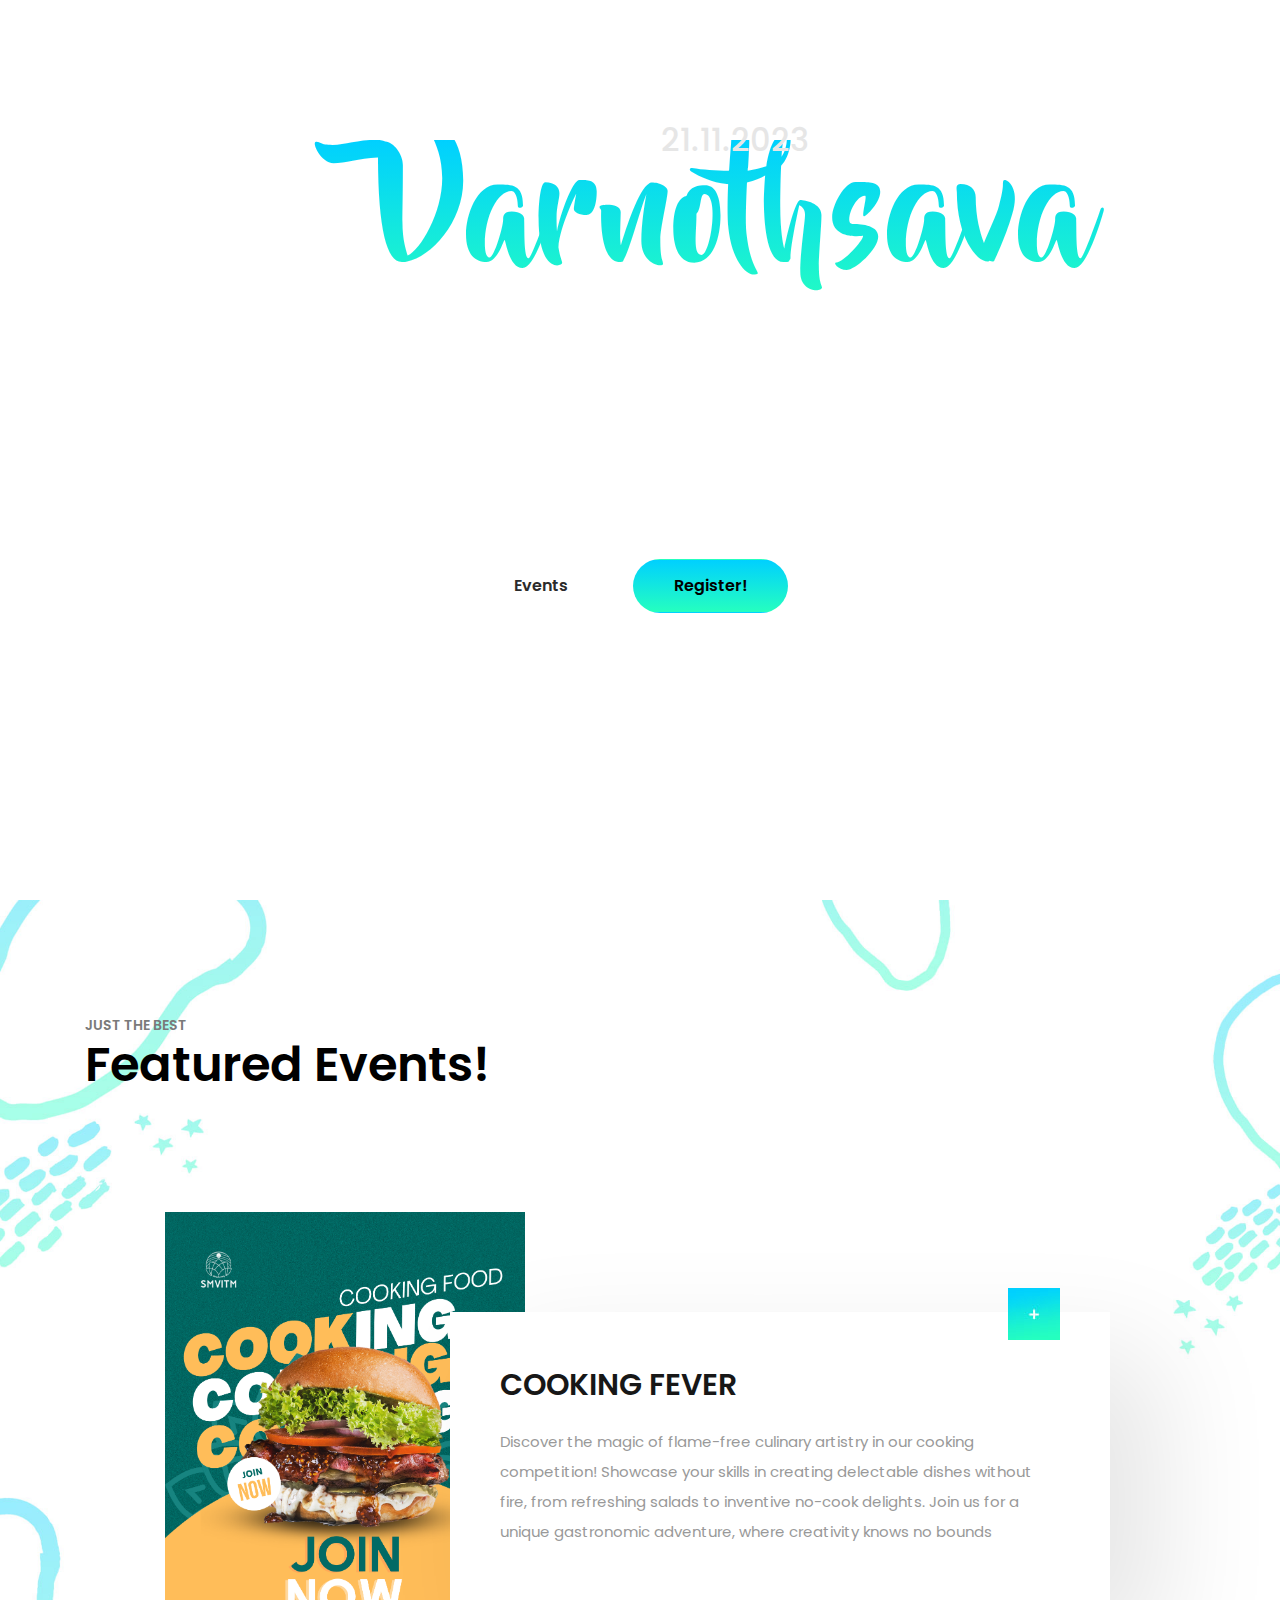
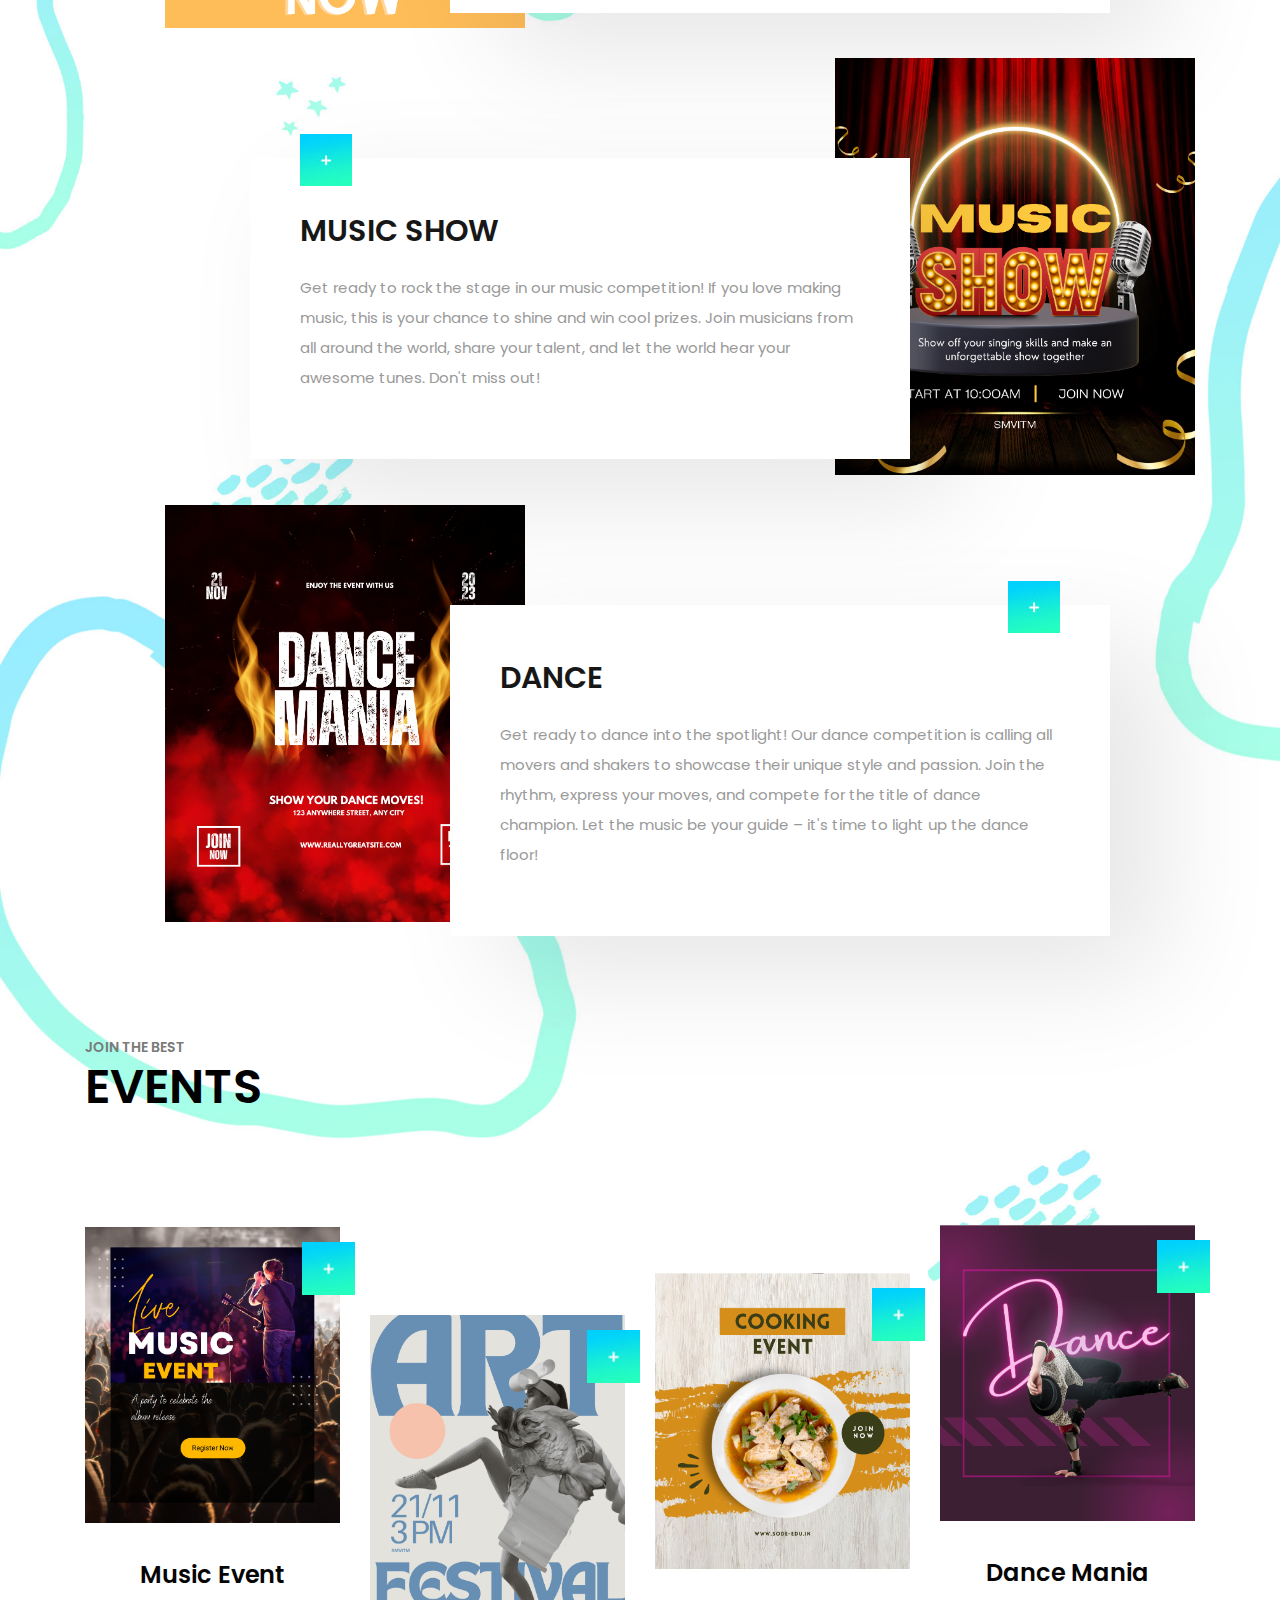
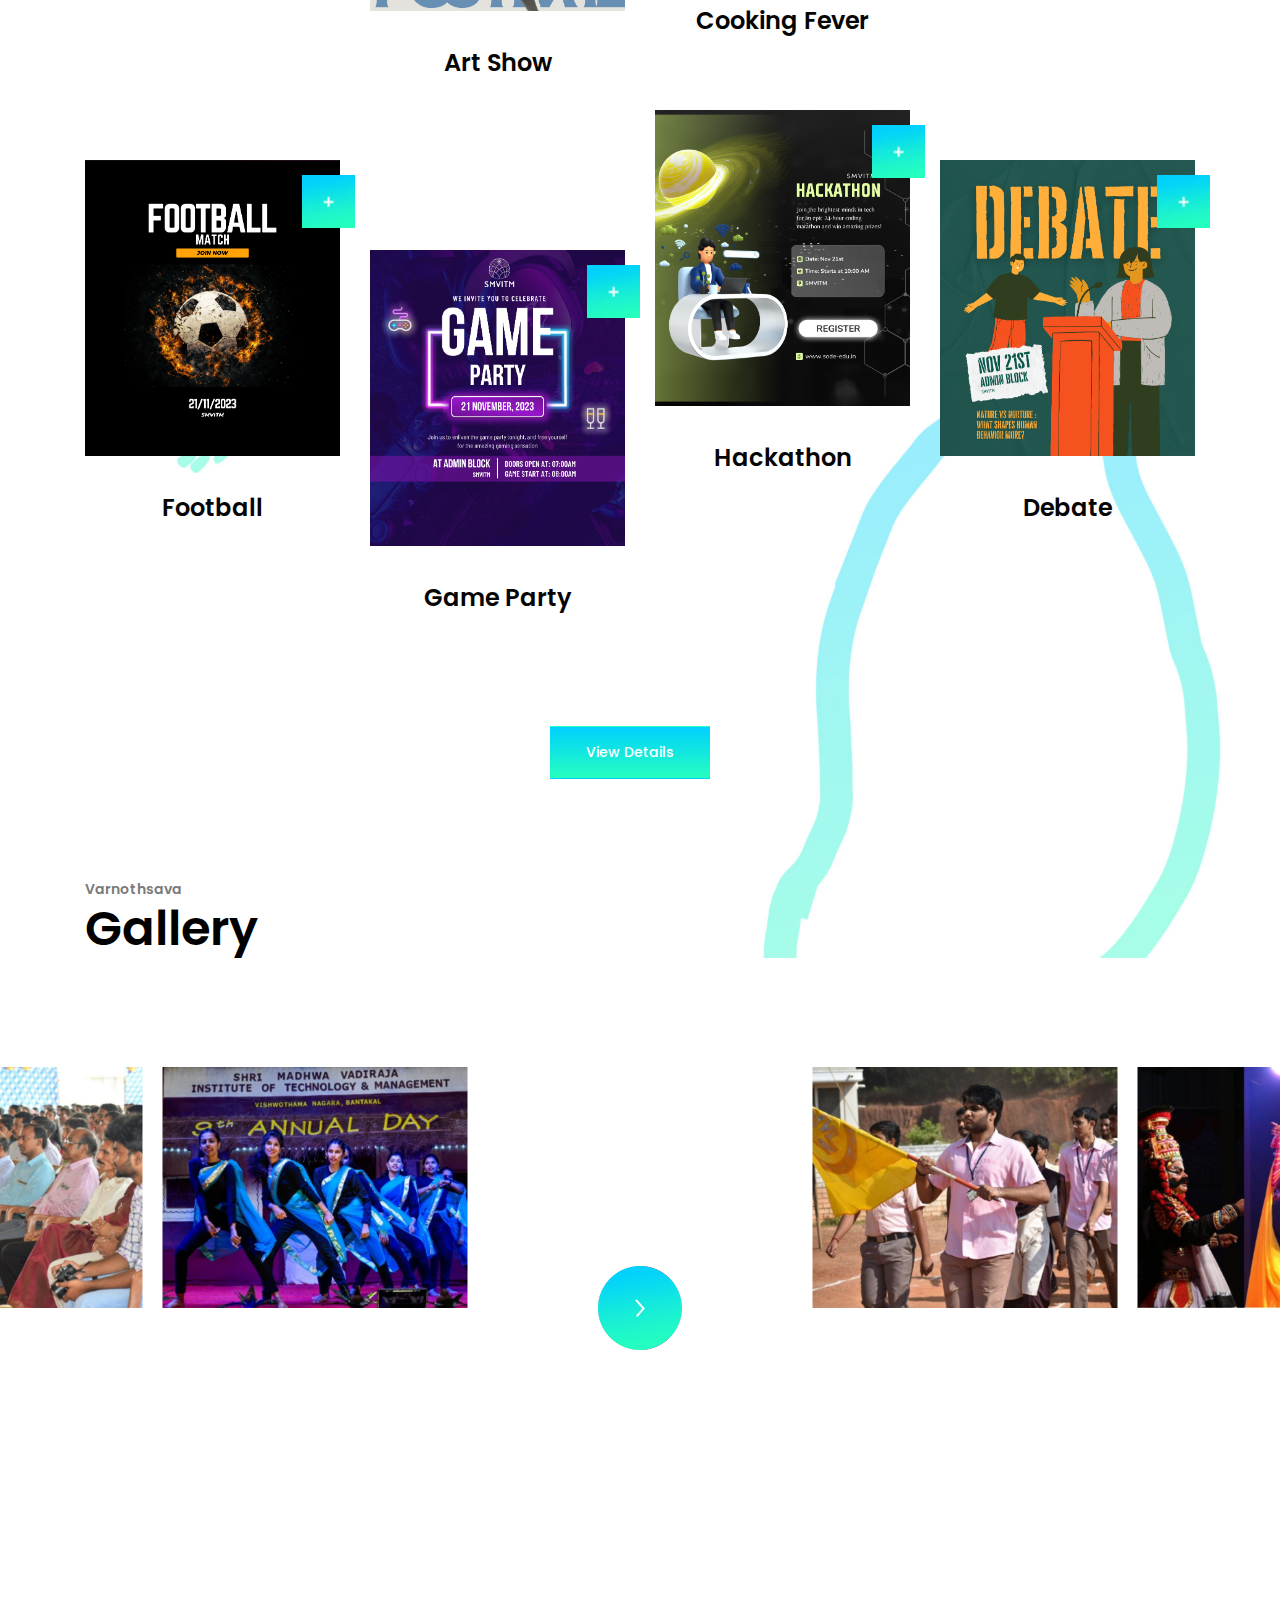
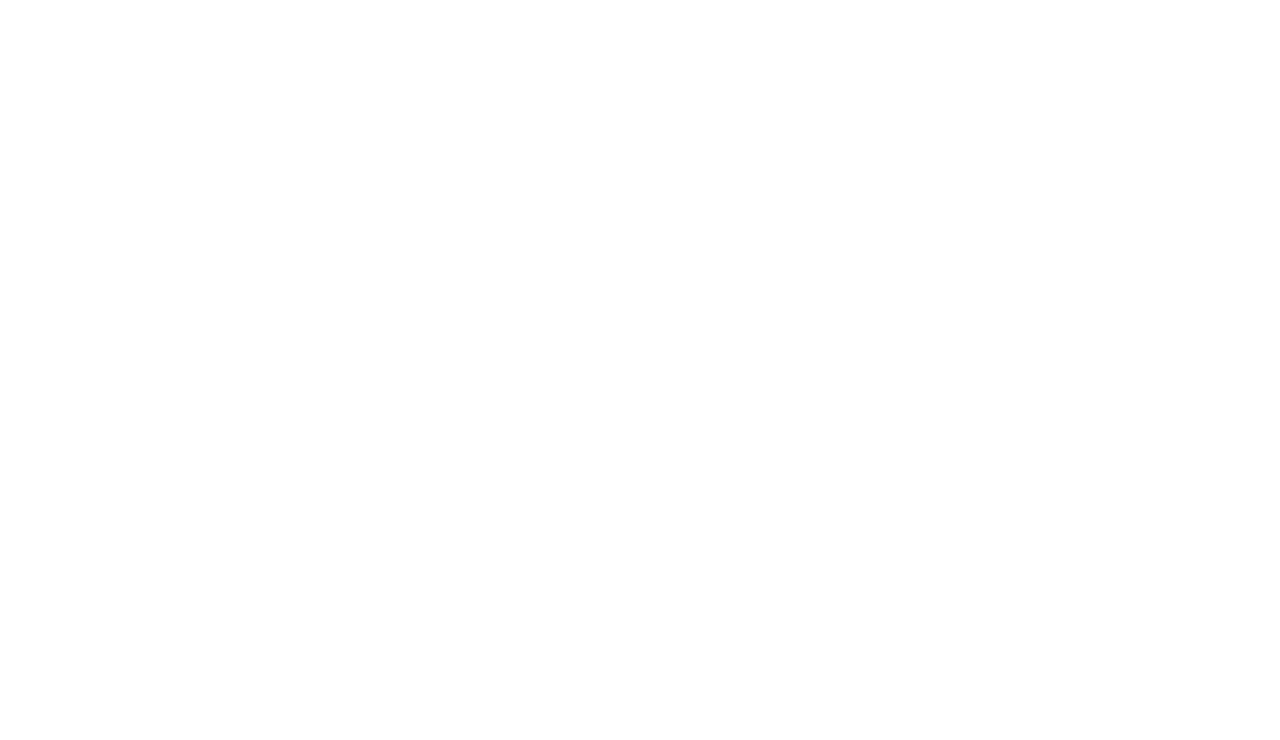
==== index.html @ c541f7bf "added Gallery section" ====
<!DOCTYPE html>
<html lang="en" dir="ltr">
<head>
    <!-- Required meta tags -->
    <meta charset="utf-8">
    <meta name="viewport" content="width=device-width, initial-scale=1, shrink-to-fit=no">

    <title>Varnothsava</title>

    <link href="https://fonts.googleapis.com/css?family=Poppins:300,400,500,600,700" rel="stylesheet">
    <!-- Bootstrap CSS -->
    <link rel="stylesheet" href="css/bootstrap.min.css">

    <!-- FontAwesome CSS -->
    <link rel="stylesheet" href="css/fontawesome-all.min.css">

    <!-- Swiper CSS -->
    <link rel="stylesheet" href="css/swiper.min.css">

    <!-- Styles -->
    <link rel="stylesheet" href="style.css">
</head>

<body>
    <header class="site-header">
        <div class="header-bar">
            <div class="container-fluid">
                <div class="row align-items-center">
                    <div class="col-10 col-lg-4">
                        <h1 class="site-branding flex">
                            <a href="#">SMVITM</a>
                        </h1>
                    </div>

                    <div class="col-2 col-lg-8">
                        <nav class="site-navigation">
                            <div class="hamburger-menu d-lg-none">
                                <span></span>
                                <span></span>
                                <span></span>
                                <span></span>
                            </div><!-- .hamburger-menu -->

                            <ul>
                                <li><a href="#">Home</a></li>
                                <li><a href="#">Events</a></li>
                                <li><a href="#">Artists</a></li>
                                <li><a href="#">Posts</a></li>
                                <li><a href="#">Contact</a></li>
                                <li><a href="#"><i class="fas fa-search"></i></a></li>
                            </ul><!-- flex -->
                        </nav><!-- .site-navigation -->
                    </div><!-- .col-12 -->
                </div><!-- .row -->
            </div><!-- container-fluid -->
        </div><!-- header-bar -->
    </header><!-- .site-header -->

    <div class="hero-content">
        <video autoplay loop muted playsinline >
            <source src="videos/bg-video.mp4" type="video/mp4">
            Your browser does not support the video tag.
        </video>
        <div class="container">
            <div class="row">
                <div class="col-12 offset-lg-2 col-lg-10 res-var" >
                    <div class="entry-header">
                        <h2>Varnothsava</h2>

                        <div class="entry-meta-date">
                            21.11.2023
                        </div><!-- .entry-meta-date -->
                    </div><!-- .entry-header -->

                    <div class="countdown flex flex-wrap justify-content-between" data-date="2023/11/21">
                        <div class="countdown-holder">
                            <div class="dday"></div>
                            <label>Days</label>
                        </div><!-- .countdown-holder -->

                        <div class="countdown-holder">
                            <div class="dhour"></div>
                            <label>Hours</label>
                        </div><!-- .countdown-holder -->

                        <div class="countdown-holder">
                            <div class="dmin"></div>
                            <label>Minutes</label>
                        </div><!-- .countdown-holder -->

                        <div class="countdown-holder">
                            <div class="dsec"></div>
                            <label>Seconds</label>
                        </div><!-- .countdown-holder -->
                    </div><!-- .countdown -->
                </div><!-- .col-12 -->
            </div><!-- row -->

            <div class="row">
                <div class="col-12 " style="margin-top: -2rem;">
                    <div class="entry-footer">
                        <a href="events.html" class="btn">Events</a>
                        <a href="#" class="btn current">Register!</a>
                    </div>
                </div>
            </div>
        </div><!-- .container -->
    </div><!-- .hero-content -->

        <div class="content-section">
        <div class="container">
            <div class="row">
                <div class="col-12">
                    <div class="lineup-artists-headline">
                        <div class="entry-title">
                            <p>JUST THE BEST</p>
                            <h2>Featured Events!</h2>
                        </div><!-- entry-title -->

                        <div class="lineup-artists">
                            <div class="cardx">
                            <div class="lineup-artists-wrap flex flex-wrap">
                                <figure class="featured-image">
                                    <a href="#"> <img src="images/1.png" alt=""> </a>
                                </figure><!-- featured-image -->

                                <div class="lineup-artists-description">
                                    <div class="lineup-artists-description-container">
                                        <div class="entry-title">
                                            COOKING FEVER
                                        </div><!-- entry-title -->

                                        <div class="entry-content">
                                            <p>Discover the magic of flame-free culinary artistry in our cooking competition! Showcase your skills in creating delectable dishes without fire, from refreshing salads to inventive no-cook delights. Join us for a unique gastronomic adventure, where creativity knows no bounds  </p>
                                        </div><!-- entry-content -->

                                        <div class="box-link">
                                            <a href=""><img src="images/box.jpg" alt=""></a>
                                        </div><!-- box-link -->
                                    </div><!-- lineup-artists-description-container -->
                                </div><!-- lineup-artists-description -->
                            </div><!-- lineup-artists-wrap -->
                        </div>
                        
                            <div class="lineup-artists-wrap flex flex-wrap">
                                <div class="lineup-artists-description">
                                    <figure class="featured-image d-md-none">
                                        <a href="#"> <img src="images/2.png" alt=""> </a>
                                    </figure><!-- featured-image -->

                                    <div class="lineup-artists-description-container">
                                        <div class="entry-title">
                                            MUSIC SHOW
                                        </div><!-- entry-title -->

                                        <div class="entry-content">
                                            <p>Get ready to rock the stage in our music competition! If you love making music, this is your chance to shine and win cool prizes. Join musicians from all around the world, share your talent, and let the world hear your awesome tunes. Don't miss out!</p>
                                        </div><!-- entry-content -->

                                        <div class="box-link">
                                            <a href="#"><img src="images/box.jpg" alt=""></a>
                                        </div><!-- box-link -->
                                    </div><!-- lineup-artists-description-container -->
                                </div><!-- lineup-artists-description -->

                                <figure class="featured-image d-none d-md-block">
                                    <a href="#"> <img src="images/2.png" alt=""> </a>
                                </figure><!-- featured-image -->
                            </div><!-- lineup-artists-wrap -->

                            <div class="lineup-artists-wrap flex flex-wrap">
                                <figure class="featured-image">
                                    <a href="#"> <img src="images/3.png" alt=""> </a>
                                </figure><!-- featured-image -->

                                <div class="lineup-artists-description">
                                    <div class="lineup-artists-description-container">
                                        <div class="entry-title">
                                            DANCE
                                        </div><!-- entry-title -->

                                        <div class="entry-content">
                                            <p>Get ready to dance into the spotlight! Our dance competition is calling all movers and shakers to showcase their unique style and passion. Join the rhythm, express your moves, and compete for the title of dance champion. Let the music be your guide – it's time to light up the dance floor! </p>
                                        </div><!-- entry-content -->

                                        <div class="box-link">
                                            <a href="#"> <img src="images/box.jpg" alt=""></a>
                                        </div><!-- box-link -->
                                    </div><!-- lineup-artists-description-container -->
                                </div><!-- lineup-artists-description -->
                            </div><!-- lineup-artists-wrap -->
                        </div><!-- lineup-artists -->
                    </div><!-- lineup-artists-headline -->
                </div><!-- col-12 -->
            </div><!-- row -->

            <div class="row">
                <div class="col-12">
                    <div class="the-complete-lineup">
                        <div class="entry-title">
                            <p>JOIN THE BEST</p>
                            <h2>EVENTS</h2>
                        </div><!-- entry-title -->

                        <div class="row the-complete-lineup-artists">
                            <div class="col-6 col-md-4 col-lg-3 artist-single">
                                <figure class="featured-image">
                                    <a href="#"> <img src="images/event1.png" alt=""> </a>
                                    <a href="#" class="box-link"> <img src="images/box.jpg" alt=""> </a>
                                </figure><!-- featured-image -->

                                <h2>Music Event</h2>
                            </div><!-- artist-single -->

                            <div class="col-6 col-md-4 col-lg-3 artist-single">
                                <figure class="featured-image">
                                    <a href="#"> <img src="images/art.png" alt=""> </a>
                                    <a href="#" class="box-link"> <img src="images/box.jpg" alt=""> </a>
                                </figure><!-- featured-image -->

                                <h2>Art Show</h2>
                            </div><!-- artist-single -->

                            <div class="col-6 col-md-4 col-lg-3 artist-single">
                                <figure class="featured-image">
                                    <a href="#"> <img src="images/cook.png" alt=""> </a>
                                    <a href="#" class="box-link"> <img src="images/box.jpg" alt=""> </a>
                                </figure><!-- featured-image -->

                                <h2>Cooking Fever</h2>
                            </div><!-- artist-single -->

                            <div class="col-6 col-md-4 col-lg-3 artist-single">
                                <figure class="featured-image">
                                    <a href="#"> <img src="images/dance.png" alt=""> </a>
                                    <a href="#" class="box-link"> <img src="images/box.jpg" alt=""> </a>
                                </figure><!-- featured-image -->

                                <h2>Dance Mania</h2>
                            </div><!-- artist-single -->

                            <div class="col-6 col-md-4 col-lg-3 artist-single">
                                <figure class="featured-image">
                                    <a href="#"> <img src="images/football.png" alt=""> </a>
                                    <a href="#" class="box-link"> <img src="images/box.jpg" alt=""> </a>
                                </figure><!-- featured-image -->

                                <h2>Football</h2>
                            </div><!-- artist-single -->

                            <div class="col-6 col-md-4 col-lg-3 artist-single">
                                <figure class="featured-image">
                                    <a href="#"> <img src="images/game.png" alt=""> </a>
                                    <a href="#" class="box-link"> <img src="images/box.jpg" alt=""> </a>
                                </figure><!-- featured-image -->

                                <h2>Game Party</h2>
                            </div><!-- artist-single -->

                            <div class="col-6 col-md-4 col-lg-3 artist-single">
                                <figure class="featured-image">
                                    <a href="#"> <img src="images/hack.png" alt=""> </a>
                                    <a href="#" class="box-link"> <img src="images/box.jpg" alt=""> </a>
                                </figure><!-- featured-image -->

                                <h2>Hackathon</h2>
                            </div><!-- artist-single -->

                            <div class="col-6 col-md-4 col-lg-3 artist-single">
                                <figure class="featured-image">
                                    <a href="#"> <img src="images/debate.png" alt=""> </a>
                                    <a href="#" class="box-link"> <img src="images/box.jpg" alt=""> </a>
                                </figure><!-- featured-image -->

                                <h2>Debate</h2>
                            </div><!-- artist-single -->
                        </div><!-- the-complete-lineup-artists -->

                        <div class="row justify-content-center">
                            <div class="see-complete-lineup">
                                <div class="entry-footer">
                                    <a href="events.html" class="btn">View Details</a>
                                </div>
                            </div>
                        </div>
                    </div><!-- the-complete-lineup -->
                </div><!-- col-12 -->
            </div><!-- row -->
        </div><!-- container -->

        

        <div class="homepage-next-events">
            <div class="container">
                <div class="row">
                    <div class="col-12">
                        <div class="entry-title">
                            <p>Varnothsava</p>
                            <h2>Gallery</h2>
                        </div><!-- entry-title -->
                    </div><!-- col-12 -->
                </div><!-- row -->
            </div><!-- container -->

            <div class="next-event-slider-wrap">
                <div class="swiper-container next-event-slider">
                    <div class="swiper-wrapper">
                        <div class="swiper-slide">
                            <div class="next-event-content">
                                <figure class="featured-image">
                                    <img src="images/g1.png" alt="">

                                    <a href="#" class="entry-content flex flex-column justify-content-center align-items-center">
                                        <h3>Varnothsava 2K22</h3>
                                        <p>Shri Madhwa Vadiraja Institute of Technology & Management</p>
                                    </a>
                                </figure><!-- featured-image -->
                            </div><!-- next-event-content -->
                        </div><!-- swiper-slide" -->

                        <div class="swiper-slide">
                            <div class="next-event-content">
                                <figure class="featured-image">
                                    <img src="images/g2.png" alt="">

                                    <a href="#" class="entry-content flex flex-column justify-content-center align-items-center">
                                        <h3>Varnothsava 2K22</h3>
                                        <p>Shri Madhwa Vadiraja Institute of Technology & Management</p>
                                    </a>
                                </figure><!-- featured-image -->
                            </div><!-- next-event-content -->
                        </div><!-- swiper-slide" -->

                        <div class="swiper-slide">
                            <div class="next-event-content">
                                <figure class="featured-image">
                                    <img src="images/g3.png" alt="">

                                    <a href="#" class="entry-content flex flex-column justify-content-center align-items-center">
                                        <h3>Varnothsava 2K22</h3>
                                        <p>Shri Madhwa Vadiraja Institute of Technology & Management</p>
                                    </a>
                                </figure><!-- featured-image -->
                            </div><!-- next-event-content -->
                        </div><!-- swiper-slide" -->

                        <div class="swiper-slide">
                            <div class="next-event-content">
                                <figure class="featured-image">
                                    <img src="images/g4.png" alt="">

                                    <a href="#" class="entry-content flex flex-column justify-content-center align-items-center">
                                        <h3>Varnothsava 2K22</h3>
                                        <p>Shri Madhwa Vadiraja Institute of Technology & Management</p>
                                    </a>
                                </figure><!-- featured-image -->
                            </div><!-- next-event-content -->
                        </div><!-- swiper-slide" -->

                        <div class="swiper-slide">
                            <div class="next-event-content">
                                <figure class="featured-image">
                                    <img src="images/g5.png" alt="">

                                    <a href="#" class="entry-content flex flex-column justify-content-center align-items-center">
                                        <h3>Varnothsava 2K22</h3>
                                        <p>Shri Madhwa Vadiraja Institute of Technology & Management</p>
                                    </a>
                                </figure><!-- featured-image -->
                            </div><!-- next-event-content -->
                        </div><!-- swiper-slide" -->

                        <div class="swiper-slide">
                            <div class="next-event-content">
                                <figure class="featured-image">
                                    <img src="images/g6.png" alt="">

                                    <a href="#" class="entry-content flex flex-column justify-content-center align-items-center">
                                        <h3>Varnothsava 2K22</h3>
                                        <p>Shri Madhwa Vadiraja Institute of Technology & Management</p>
                                    </a>
                                </figure><!-- featured-image -->
                            </div><!-- next-event-content -->
                        </div><!-- swiper-slide" -->
                    </div><!-- .swiper-wrapper -->
                </div><!-- .swiper-container -->

                <div class="swiper-button-next">
                    <img src="images/button.png" alt="">
                </div><!-- .slider-button -->
            </div><!-- .next-event-slider-wrap -->
        </div><!-- homepage-next-events -->
        <script type='text/javascript' src='js/jquery.js'></script>
        <script type='text/javascript' src='js/masonry.pkgd.min.js'></script>
        <script type='text/javascript' src='js/jquery.collapsible.min.js'></script>
        <script type='text/javascript' src='js/swiper.min.js'></script>
        <script type='text/javascript' src='js/jquery.countdown.min.js'></script>
        <script type='text/javascript' src='js/circle-progress.min.js'></script>
        <script type='text/javascript' src='js/jquery.countTo.min.js'></script>
        <script type='text/javascript' src='js/custom.js'></script>
    </body>
    </html>
---- style.css ----
/*------------------------------------------------------------
# Global classes
------------------------------------------------------------*/
.flex {
    display: flex;
}

body {
    font-family: 'Poppins', sans-serif;
    font-size: 15px;
    font-weight: normal;
    color: hsl(0, 0%, 90%);
}

@font-face {
    font-family: "mountains";
    src: url(fonts/beyond_the_mountains.ttf);
    src: url(fonts/beyond_the_mountains.otf);
    font-weight: 400;
}

.d-col-n {
    position: relative;
    width: 100%;
    min-height: 1px;
    padding-right: 15px;
    padding-left: 15px;
    -webkit-box-flex: 0;
    -ms-flex: 0 0 20%;
    flex: 0 0 20%;
    max-width: 20%;
}

/*------------------------------------------------------------
# site-header
------------------------------------------------------------*/
.home-page {
    background: url(images/middle-cover.jpg) no-repeat;
}

.site-header {
    position: relative;
    width: 100%;
}

.site-header figure {
    margin: 0;
    padding: 0;
}

.site-header figure img {
    max-width: 100%;
}

/*------------------------------------------------------------
## header-bar
------------------------------------------------------------*/
.site-header .header-bar {
    position: absolute;
    top: 0;
    left: 0;
    z-index: 99;
    width: 100%;
    padding: 40px 0;
}

.header-bar .site-branding {
    margin-bottom: 0;
    font-size: 30px;
    font-weight: 800;
}

.header-bar .site-branding a {
    color: hsl(0, 0%, 100%);
    text-decoration: none;
    font-size:1.7rem;
}

/*------------------------------------------------------------
### site-navigation
------------------------------------------------------------*/
/*
  Hamburger Menu
----------------------------------------*/
.hamburger-menu {
    position: relative;
    width: 100%;
    max-width: 24px;
    height: 22px;
    margin-left: auto;
    transition: .5s ease-in-out;
    cursor: pointer;
}

.hamburger-menu span {
    display: block;
    position: absolute;
    height: 2px;
    width: 100%;
    background: #fff;
    border-radius: 10px;
    opacity: 1;
    left: 0;
    transition: .25s ease-in-out;
}

.hamburger-menu span:nth-child(1) {
    top: 2px;
}

.hamburger-menu span:nth-child(2),
.hamburger-menu span:nth-child(3) {
    top: 10px;
}

.hamburger-menu span:nth-child(4) {
    top: 18px;
}

.hamburger-menu.open span:nth-child(1) {
    top: 18px;
    width: 0;
    left: 50%;
}

.hamburger-menu.open span:nth-child(2) {
    transform: rotate(45deg);
}

.hamburger-menu.open span:nth-child(3) {
    transform: rotate(-45deg);
}

.hamburger-menu.open span:nth-child(4) {
    top: 18px;
    width: 0;
    left: 50%;
}

.site-navigation {
    position: absolute;
    top: -11px;
    right: 15px;
    z-index: 9999;
    width: 100%;
    height: 22px;
    overflow: hidden;
    list-style: none;
    transition: all .35s;
    color: hsl(0, 0%, 100%);
}

.site-navigation.show {
    height: auto;
}

.site-navigation ul {
    position: fixed;
    top: 0;
    left: -320px;
    z-index: 9999;
    width: 320px;
    height: 100vh;
    overflow-x: scroll;
    padding: 30px;
    margin: 0;
    background: #050505;
    transition: all 0.35s;
}

.site-navigation.show ul {
    left: 0;
}

.site-navigation ul li {
    display: block;
    padding: 15px 0;
}

.site-navigation ul li a {
    display: block;
    color: #fff;
    transition: all 0.35s;
    text-decoration: none;
    font-size: 14px;
    padding-left: 40px;
}

@media screen and (min-width: 992px) {
    .header-bar .site-branding {
        margin-left: 35px;
    }

    .site-navigation {
        position: relative;
        top: auto;
        right: auto;
        height: auto;
        padding-right: 35px;
        background: transparent;
    }

    .site-navigation ul {
        display: flex;
        flex-wrap: wrap;
        justify-content: flex-end;
        align-items: center;
        position: relative;
        top: auto;
        left: auto;
        width: 100%;
        height: auto;
        padding: 0;
        overflow: auto;
        background: transparent;
    }

    .site-navigation ul li {
        padding: 0;
    }

    .site-navigation ul li:nth-last-of-type(1) {
        padding-left: 0px;
    }

    .site-navigation ul li a {
        color: #fff;
    }
}

/*------------------------------------------------------------
# hero
-----------------------------------------------------------*/
.hero-content {
    height: 100vh;
    padding: 220px 0;
}

.hero-content video {
    width: 100%;
    height: 100%;
    object-fit: cover;
    position: absolute;
    top: 0;
    left: 0;
    z-index: -1;
}

.res-var{
    margin-top:-5rem;
}


.hero-content .entry-header {
    position: relative;
    text-align: center;
}

.hero-content .entry-header h2 {
    padding:0px;
    margin: 0;
    font-family: mountains;
    font-size:3rem;
    background: -webkit-linear-gradient(#00d0ff, #25ffbf);
    -webkit-background-clip: text;
    -webkit-text-fill-color: transparent;
}

.hero-content .entry-header .entry-meta-date {
    position: absolute;
    width: 100%;
    top: -1rem;
    font-family: 'Poppins', sans-serif;
    font-size: -1rem;
    font-weight: 500;
    color: hsl(0, 0%, 90%);
    text-align: center;
}

@media screen and (min-width: 992px) {
    .hero-content .entry-header h2 {
        font-size: 9rem;
    }

    .hero-content .entry-header .entry-meta-date {
        top: -24px;
        font-size: 2rem;
    }
    
}

/*------------------------------------------------------------
## countdown
------------------------------------------------------------*/
.countdown {
    margin-top: 40px;
}

.countdown-holder {
    min-width: 150px;
    margin-bottom: 30px;
}

.countdown-holder .dday,
.countdown-holder .dhour,
.countdown-holder .dmin,
.countdown-holder .dsec {
    display: block;
    font-size: 3rem;
    font-weight: 600;
    line-height: 1;
    color: hsl(0, 0%, 100%);
}

.countdown-holder label {
    display: block;
    font-size: 18px;
    font-weight: 600;
    color: hsl(0, 0%, 100%);
}

/*------------------------------------------------------------
## hero-content entry-footer
------------------------------------------------------------*/
.hero-content .entry-footer {
    margin-top: 125px;
    margin-bottom: 0.8rem;

    text-align: center;
}

.hero-content .entry-footer .btn {
    background: hsl(0, 0%, 100%);
    padding: 14px 40px;
    border-radius: 50rem;
    margin-right: 20px;
    color: hsl(0, 0%, 17%);
    font-weight: 600;
}

.hero-content .entry-footer a:hover, .hero-content .entry-footer .current {
    background: -webkit-linear-gradient(#00d0ff, #25ffbf);
    color: hsl(0, 0%, 0%);
}

/*------------------------------------------------------------
# The Lineup Artists - Headliners
------------------------------------------------------------*/
.content-section {
    min-height: 4640px;
    width: 100%;
    padding-bottom: 120px;
    background: url("images/middle-cover.jpg") no-repeat;
    background-size: 100% auto;
}

.content-section .middle-cover {
    margin: 0;
    padding: 0;
    position: relative;
}

.content-section .middle-cover img {
    max-width: 100%;
}

/*------------------------------------------------------------
## lineup-artists-headline
------------------------------------------------------------*/
.lineup-artists-headline {
    margin-top: 115px;
}

.lineup-artists-headline .entry-title p {
    margin: 0;
    padding: 0;
    font-size: 14px;
    font-weight: 600;
    color: hsl(0, 0%, 48%);
}

.lineup-artists-headline .entry-title h2 {
    width: 100%;
    font-size: 48px;
    font-weight: 600;
    color: hsl(0, 0%, 0%);
}

/*------------------------------------------------------------
## lineup-artists
------------------------------------------------------------*/
.lineup-artists {
    padding-top: 80px;
}

.lineup-artists .featured-image {
    margin: 0;
    padding: 0;
}

.lineup-artists .featured-image {
    width: 100%;
}

.lineup-artists .featured-image img {
    width: 100%;
    max-width: 100%;
}

/*------------------------------------------------------------
### lineup-artists-wrap
------------------------------------------------------------*/
.lineup-artists .lineup-artists-wrap {
    margin-top: 80px;
}

.lineup-artists .lineup-artists-wrap .lineup-artists-description {
    position: relative;
    width: 100%;
}

.lineup-artists .lineup-artists-wrap .lineup-artists-description-container {
    position: relative;
    padding: 30px;
    background: hsl(0, 0%, 100%);
    box-shadow: 50px 40px 115px rgba(0, 0, 0, 0.1);
}

.lineup-artists-description .entry-title {
    font-size: 30px;
    font-weight: 600;
    color: hsl(0, 0%, 9%);
}

.lineup-artists-description .entry-content {
    margin-top: 20px;
    font-size: 15px;
    color: hsl(0, 0%, 60%);
    line-height: 2;
}

.lineup-artists-wrap .box-link {
    position: absolute;
    margin: 0;
    padding: 0;
    top: -24px;
    right: 50px;
    z-index: 999;
}

@media screen and (min-width: 768px) {
    .lineup-artists .lineup-artists-wrap {
        margin-top: 30px;
    }

    .lineup-artists .featured-image {
        max-width: 360px;
    }

    .lineup-artists .lineup-artists-wrap .lineup-artists-description {
        width: calc(100% - 360px);
    }

    .lineup-artists .lineup-artists-wrap .lineup-artists-description-container {
        position: absolute;
        z-index: 99;
        top: 100px;
        left: -75px;
        width: calc(100% + 75px);
    }

    .lineup-artists .lineup-artists-wrap:nth-of-type(even) .lineup-artists-description-container {
        right: -75px;
        left: auto;
    }

    .lineup-artists .lineup-artists-wrap:nth-of-type(even) .box-link {
        right: auto;
        left: 50px;
    }
}

@media screen and (min-width: 992px) {
    .lineup-artists .lineup-artists-wrap .lineup-artists-description-container {
        padding: 50px;
    }
}


@media screen and (min-width: 1200px) {
    .lineup-artists .lineup-artists-wrap .lineup-artists-description-container {
        max-width: 660px;
    }

    .lineup-artists .lineup-artists-wrap:nth-last-of-type(1) {
        margin-left: 80px;
    }
}

/*------------------------------------------------------------
# the-complete-lineup
------------------------------------------------------------*/
.the-complete-lineup {
    margin-top: 115px;
}

.the-complete-lineup .entry-title p {
    margin: 0;
    padding: 0;
    font-size: 14px;
    font-weight: 600;
    color: hsl(0, 0%, 48%);
}

.the-complete-lineup .entry-title h2 {
    width: 100%;
    margin: 0;
    font-size: 48px;
    font-weight: 600;
    color: hsl(0, 0%, 0%);
}

/*------------------------------------------------------------
## the-complete-lineup-artists
------------------------------------------------------------*/
.the-complete-lineup-artists {
    position: relative;
    margin-top: 110px;
    height: auto;
}

.the-complete-lineup-artists .artist-single {
    margin-bottom: 0px;
}

.the-complete-lineup-artists .artist-single:nth-of-type(even) {
    margin-top: 120px;
}

.the-complete-lineup-artists .artist-single figure {
    margin: 0;
    padding: 0;
    width: 100%;
}

.the-complete-lineup-artists .artist-single .box-link {
    position: absolute;
    top: 15px;
    left: 232px;
    cursor: pointer;
}

.the-complete-lineup-artists .artist-single .featured-image img {
    max-width: 100%;
    height: auto;
    width: 255px;
}

.the-complete-lineup-artists .artist-single .featured-image a {
    display: block;
}

.the-complete-lineup-artists .artist-single h2 {
    margin-top: 38px;
    font-size: 24px;
    font-weight: 600;
    color: hsl(0, 0%, 2%);
    text-align: center;
}

@media screen and (min-width: 768px) {
    .the-complete-lineup-artists .artist-single:nth-child(6) {
        margin-top: 0;
    }
}


@media screen and (min-width: 1200px) {
    .the-complete-lineup-artists .artist-single:nth-child(1) {
        margin-top: 2px;
    }

    .the-complete-lineup-artists .artist-single:nth-child(2) {
        margin-top: 90px;
    }

    .the-complete-lineup-artists .artist-single:nth-child(3) {
        margin-top: 48px;
    }

    .the-complete-lineup-artists .artist-single:nth-child(4) {
        margin-top: 0;
    }

    .the-complete-lineup-artists .artist-single:nth-child(5) {
        margin-top: 75px;
    }

    .the-complete-lineup-artists .artist-single:nth-child(6) {
        margin-top: 165px;
    }

    .the-complete-lineup-artists .artist-single:nth-child(7) {
        margin-top: 25px;
    }

    .the-complete-lineup-artists .artist-single:nth-child(8) {
        margin-top: 75px;
    }
}

/*------------------------------------------------------------
# see the-complete-lineup button
------------------------------------------------------------*/
.see-complete-lineup {
    margin-top: 105px
}

.see-complete-lineup .entry-footer .btn {
    padding: 15px 35px;
    border-radius: 0;
    margin-right: 20px;
    background: -webkit-linear-gradient(#00d0ff, #25ffbf);
    font-weight: 500;
}

.see-complete-lineup .entry-footer a {
    font-size: 14px;
    font-weight: 600;
    color: hsl(0, 0%, 100%);
}

/*------------------------------------------------------------
# homepage-next-events
------------------------------------------------------------*/
.homepage-next-events {
    margin-top: 100px;
}

.homepage-next-events .entry-title p {
    margin: 0;
    padding: 0;
    font-size: 14px;
    font-weight: 600;
    color: hsl(0, 0%, 48%);
}

.homepage-next-events .entry-title h2 {
    width: 100%;
    margin: 0;
    font-size: 48px;
    font-weight: 600;
    color: hsl(0, 0%, 0%);
}

/*------------------------------------------------------------
## .next-event-slider
------------------------------------------------------------*/
.next-event-slider-wrap {
    position: relative;
}

.next-event-slider {
    margin-top: 110px;
}

.next-event-slider .featured-image {
    display: block;
    margin: 0;
    position: relative;
}

.next-event-slider .featured-image img {
    display: block;
    width: 100%;
}

.next-event-slider .entry-content {
    position: absolute;
    top: 0;
    left: 0;
    z-index: 99;
    width: 100%;
    height: 100%;
    padding: 30px;
    text-align: center;
    background: rgba(0,0,0,.75);
    text-decoration: none;
    transition: all .5s;
    opacity: 0;
    visibility: hidden;
}

.next-event-slider .featured-image:hover .entry-content {
    opacity: 1;
    visibility: visible;
}

.next-event-slider .entry-content h3 {
    font-size: 24px;
    font-weight: 600;
    color: hsl(0, 0%, 100%);
}

.next-event-slider .entry-content p {
    font-size: 14px;
    color: hsl(0, 0%, 100%);
}

.next-event-slider-wrap .swiper-button-next {
    top: auto;
    bottom: -21px;
    right: auto;
    left: 50%;
    width: 42px;
    height: 42px;
    margin-left: -21px;
    background: transparent;
}

.next-event-slider-wrap .swiper-button-next img {
    width: 100%;
}

@media screen and (min-width: 768px){
    .next-event-slider-wrap .swiper-button-next {
        bottom: -42px;
        width: 84px;
        height: 84px;
        margin-left: -42px;
    }
}

/*------------------------------------------------------------
# home-page-last-news
------------------------------------------------------------*/
.home-page-last-news {
    margin-top: 220px;
}

.home-page-last-news .entry-title p {
    margin: 0;
    padding: 0;
    font-size: 14px;
    font-weight: 600;
    color: hsl(0, 0%, 48%);
}

.home-page-last-news .entry-title h2 {
    width: 100%;
    margin: 0;
    font-size: 48px;
    font-weight: 600;
    color: hsl(0, 0%, 0%);
}

/*------------------------------------------------------------
## home-page-last-news-wrap
------------------------------------------------------------*/
.home-page-last-news-wrap {
    margin-top: 110px;
}

.home-page-last-news-wrap .box-link-date {
    position: absolute;
    top: 30px;
    left: 0;
    padding: 10px 25px;
    background: -webkit-linear-gradient(#00d0ff, #25ffbf);
    font-size: 20px;
    font-weight: 500;
}

.home-page-last-news-wrap .box-link-date a {
    color: hsl(0, 0%, 100%);
    text-decoration: none;
}

.home-page-last-news-wrap .content-wrapper {
    background: hsl(0, 0%, 100%);
    box-shadow: 10px 40px 115px 27px rgba(0, 0, 0, 0.1);
}

.home-page-last-news-wrap .featured-image {
    margin: 0;
    padding: 0;
    box-shadow: 10px 40px 115px 27px rgba(0, 0, 0, 0.1);
}

.home-page-last-news-wrap .featured-image img {
    max-width: 100%;
}

.home-page-last-news-wrap .entry-content {
    padding: 35px 45px;
}

.home-page-last-news-wrap .entry-content .entry-header h2 {
    font-size: 24px;
    font-weight: 600;
    color: hsl(0, 0%, 9%);
}

.home-page-last-news-wrap .entry-content .entry-header h2 a {
    color: hsl(0, 0%, 9%);
}

.home-page-last-news-wrap .entry-content .entry-meta {
    margin-top: 6px;
    font-size: 12px;
    color: hsl(0, 0%, 9%);
    font-weight: 500;
}

.home-page-last-news-wrap .entry-content .entry-meta a {
    color: hsl(0, 0%, 10%);
}

.home-page-last-news-wrap .entry-content .entry-description {
    margin-top: 25px;
    font-size: 15px;
    color: hsl(0, 0%, 60%);
    line-height: 2;
}

.home-page-last-news-wrap .entry-content .entry-meta span {
    margin-right: 10px;
}

/*------------------------------------------------------------
# site-footer
------------------------------------------------------------*/
.site-footer {
    position: relative;
    padding: 40px 0 30px;
    background: url(images/footer-cover.jpg) no-repeat;
    background-size: cover;
}

.team-name{
    color: red;    
    font-weight: bold;
}

.site-footer::before {
    position: absolute;
    content: " ";
    height: 100%;
    width: 100%;
    z-index: 3;
    background: hsla(0, 0%, 5%, 0.7);
    top: 0;
    left: 0;
}

.site-footer .footer-cover-title {
    min-height: 480px;
    width: 100%;
}

.site-footer .footer-cover-title h2 {
    font-size: 20vw;
    font-weight: 700;
    line-height: 1;
    margin-bottom: 0;
    text-align: center;
    color: hsl(0, 0%, 100%);
    mix-blend-mode: overlay;
    z-index: 2;
}

/*------------------------------------------------------------
## .site-footer footer-content-wrapper
------------------------------------------------------------*/
.footer-content-wrapper {
    position: absolute;
    width: 100%;
    height: auto;
    z-index: 4;
    top: 130px;
    left: 0;
    padding: 6px 0;
    text-align: center;
}

.footer-content-wrapper .flex {
    flex-direction: column;
}

.footer-content-wrapper .entry-title {
    text-align: center;
    margin-top: 25px;
}

.footer-content-wrapper .entry-title a {
    font-size: 52px;
    font-weight: 700;
    color: hsl(0, 0%, 100%);
    line-height: 1;
    text-decoration: none;
}

@media screen and (min-width: 576px) {
    .footer-content-wrapper .entry-title a {
        font-size: 100px;
    }
}

.footer-content-wrapper .entry-mail {
    margin-top: 16px;
    font-size: 16px;
    font-weight: 700;
    color: hsl(0, 0%, 100%);
}

.footer-content-wrapper .entry-mail a {
    text-decoration: none;
    color: hsl(0, 0%, 100%);
}

.footer-content-wrapper .copyright-info {
    margin-top: 20px;
    font-size: 12px;
    color: hsl(0, 0%, 100%);
}

.footer-content-wrapper .footer-social {
    margin-top: 32px;
}

.footer-content-wrapper .footer-social .flex {
    flex-direction: row !important;
}

.footer-content-wrapper .footer-social ul {
    margin: 0;
    padding: 0;
    list-style: none;
}

.footer-content-wrapper .footer-social ul a {
    padding: 5px 16px;
    font-size: 12px;
    color: hsl(0, 0%, 100%);
}

/*------------------------------------------------------------
# about-us
------------------------------------------------------------*/
.about-us {
    background: url("images/about-us-background.jpg") no-repeat;
    width: 100%;
    height: 100%;
}

/*------------------------------------------------------------
# site-header
------------------------------------------------------------*/
.about-us .site-header {
}

.about-us .site-header figure {
    margin: 0;
    padding: 0;
}

.about-us .site-header figure img {
    max-width: 100%;
}

/*------------------------------------------------------------
## Page Header
------------------------------------------------------------*/
.page-header {
    min-height: 520px;
    padding-top: 280px;
    background-size: cover;
}

.about-us .page-header {
    background: url("images/about-us-header-background.jpg") no-repeat;
    background-size: cover;
}

.page-header .entry-title {
    font-size: 72px;
    color: white;
    margin: 0;
    padding: 0;
}

.page-header .breadcrumbs {
    padding: 0;
    margin: 0;
    font-size: 14px;
    font-weight: 300;
    color: #fff;
    list-style: none;
}

.page-header .breadcrumbs li {
    position: relative;
    padding-right: 14px;
}

.page-header .breadcrumbs li::after {
    content: '/';
    position: absolute;
    top: 3px;
    right: 0;
    height: 20px;
    width: 14px;
    font-size: 12px;
    text-align: center;
}

.page-header .breadcrumbs li:nth-last-of-type(1)::after {
    display: none;
}

.page-header .breadcrumbs li a {
    text-decoration: none;
    color: #fff;
}

.main-content {
    margin: 120px 0;
}

.main-content .entry-header .entry-title p {
    margin: 0;
    padding: 0;
    font-size: 14px;
    font-weight: 500;
    color: #7a7a7a;
}

.main-content .entry-header .entry-title h2 {
    margin: 0;
    padding: 0;
    font-size: 48px;
    font-weight: 600;
    color: #040608;
}

.about-us .main-content .entry-content {
    margin-top: 100px;
}

.about-us .main-content .entry-content .entry-header h3 {
    margin: 0;
    padding: 0;
    font-size: 24px;
    font-weight: 600;
    color: #040608;
}

.about-us .main-content .entry-content .entry-description p {
    margin: 0 !important;
    padding: 0;
    margin-top: 25px !important;
    font-size: 15px;
    font-weight: 300;
    color: #989898;
    line-height: 2;
    word-break: break-all;
    hyphens: auto;
}

.about-us .main-content .featured-image {
    margin-top: 110px;
}

.about-us .main-content .featured-image img {
    max-width: 100%;
}

.about-us .hero-slider-images {
    margin-top: 110px;
}

.about-us .hero-slider-images .featured-images {
    position: relative;
    margin: 0;
    padding: 0;
}

.about-us .hero-slider-images .featured-images a {
    display: block;
}

.about-us .hero-slider-images .featured-images img {
    max-width: 100%;
}

.about-us .hero-slider-images .featured-images .button {
    position: absolute;
    top: 43%;
    left: 47.4%;
}

.milestones {
    padding-bottom: 120px;
}

.milestones .d-col-n {
    min-width: 150px;
}

/*------------------------------------------------------------
# Testimonials
------------------------------------------------------------*/
.testimonial-wrap {
    position: relative;
    background-image: linear-gradient(to bottom, #0196bf, #00a0bc, #00a9b3, #00b1a4, #1bb791);
}

.testimonials-container,
.testimonial-featured-image {
    position: relative;
    width: 100%;
    overflow: hidden;
}

.testimonials-container {
    padding-bottom: 60px;
}

.testimonial-content-wrap {
    padding: 120px 80px 110px 40px;
}

.testimonial-content-wrap .user-avatar {
    width: 52px;
    height: 52px;
    margin-right: 40px;
    border-radius: 50%;
    overflow: hidden;
}

.testimonial-content {
    width: calc(100% - 92px);
}

.testimonial-content-wrap .entry-title {
    font-size: 36px;
    font-weight: 600;
    color: #fff;
}

.testimonial-content-wrap .entry-content {
    margin-top: 48px;
    font-size: 15px;
    font-weight: 300;
    font-style: italic;
    color: #fff;
}

.testimonial-content-wrap .entry-footer {
    margin-top: 40px;
    font-size: 14px;
    font-weight: 600;
    color: #fff;
}

.testimonial-content-wrap .entry-footer a {
    color: #fff;
    text-decoration: none;
}

.testimonials-container .swiper-button-next {
    top: 50%;
    right: 15px;
    width: 42px;
    height: 42px;
    margin-top: -21px;
    background: transparent;
}

.testimonials-container .swiper-button-next img {
    width: 100%;
}

.testimonials-container .swiper-pagination-bullets {
    padding-left: 292px;
    text-align: left;
}

.testimonials-container .swiper-pagination-bullet {
    width: 10px;
    height: 10px;
    margin: 0 6px !important;
    background: transparent;
    border: 2px solid #fff;
    opacity: 1;
}

.testimonials-container .swiper-pagination-bullet-active {
    background: #fff;
}

.testimonial-featured-image img {
    min-width: 100%;
    width: auto;
    height: 100%;
}

@media screen and (min-width: 992px){
    .testimonials-container,
    .testimonial-featured-image {
        width: 50%;
    }

    .testimonials-container .swiper-button-next {
        right: -42px;
        width: 84px;
        height: 84px;
        margin-top: -42px;
    }
}


@media screen and (min-width: 1200px){
    .testimonials-container,
    .testimonial-featured-image {
        width: 50%;
    }

    .testimonial-content-wrap {
        padding: 120px 80px 110px 100px;
    }
}


@media screen and (min-width: 1500px){
    .testimonials-container,
    .testimonial-featured-image {
        width: 50%;
    }

    .testimonial-content-wrap {
        padding: 120px 180px 110px 200px;
    }
}

/*------------------------------------------------------------
# tickets-page
------------------------------------------------------------*/
.tickets-page {
    background: url("images/elements-total-background.jpg") no-repeat;
    width: 100%;
    height: 100%;
}

/*------------------------------------------------------------
# Page Header
------------------------------------------------------------*/
.tickets-page .page-header {
    background: url("images/tickets-page-header-background.jpg") no-repeat;
}

.tickets-page .tabs {
    margin-top: 80px;
}

.tickets-page .tabs ul {
    margin: 0;
    padding: 0;
    list-style: none;
}

.tickets-page .tabs .active {
    background: -webkit-linear-gradient(#00d0ff, #25ffbf) !important;
}

.tabs .tab-nav {
    padding: 10px 10px;
    margin-right: 0;
    font-size: 13px;
    line-height: 1;
    font-weight: 500;
    color: #040608;
    cursor: pointer;
}

.tabs .tab-nav:hover {
    background: -webkit-linear-gradient(#00d0ff, #25ffbf) !important;
}

.tickets-page .tabs .tabs-container {
    margin-top: 5px;
    box-shadow: 13px 26px 139px rgba(0, 0, 0, 0.1);
    background: #fff;
}

.tickets-page .tabs .tab-content {
    padding: 48px 15px;
    color: #989898;
    font-size: 15px;
    line-height: 1.8;
}

@media screen and (min-width: 576px){
    .tabs .tab-nav {
        padding: 20px;
    }
}

@media screen and (min-width: 992px){
    .tabs .tab-content {
        padding: 48px;
    }

    .tabs .tab-nav {
        padding: 20px 60px;
        margin-right: 10px;
        font-size: 15px;
    }
}

.tickets-page .single-event-details-row {
    margin-bottom: 30px;
}

.tickets-page .single-event-details-row:nth-last-of-type(1) {
    margin-bottom: 0;
}

.single-event-details,
.single-event-details a,
.single-event-details label {
    font-size: 18px;
    font-weight: 500;
    color: #040608;
}

.single-event-details label {
    display: block;
    margin-bottom: 0;
    color: #232127;
}

.single-event-details p,
.single-event-details a {
    color: #989898;
}

.single-event-details-row p.sold-out {
    color: #040608;
}

.single-event-details-row p.sold-out span{
    color: #ff0000;
}

.single-event-map {
    width: 100%;
    margin-top: 30px;
}

.single-event-map iframe {
    width: 100%;
    height: 460px;
}

@media screen and (min-width: 768px) {
    .tickets-page .single-event-heading {
        width: auto;
    }

    .single-event-details {
        width: 220px;
    }

    .single-event-map {
        width: calc(100% - 220px);
        margin: 0;
    }

    .event-tickets {
        padding: 40px;
    }
}

@media screen and (min-width: 992px) {
    .single-event-details {
        width: 340px;
    }

    .single-event-map {
        width: calc(100% - 340px);
        margin: 0;
    }

    .event-tickets .ticket-row {
        margin-bottom: 15px;
    }

    .ticket-type {
        width: calc(100% - 400px);
        margin-bottom: 0;
    }

    .event-tickets .number-of-ticket {
        margin-bottom: 0;
    }
}

.tickets-page .event-tickets {
    padding: 72px 48px;
    background: #fff;
    box-shadow: 13px 26px 139px rgba(0, 0, 0, 0.1);
}

.tickets-page .event-tickets .ticket-row {
    background: #f4f6f7;
    margin-bottom: 15px;
}

.tickets-page .event-tickets .ticket-row .ticket-type {
    padding: 15px 24px;
    margin-right: 15px;
}

.tickets-page .event-tickets .ticket-row .entry-title {
    font-size: 18px;
    font-weight: 500;
    color: #03070c;
    width: 235px;
    margin: 0;
    padding: 0;
}

.tickets-page .main-content .event-tickets .ticket-type span {
    font-size: 16px;
    font-weight: 500;
    color: #989898;
    margin: 0;
    padding: 0;
    width: 300px;
}

.tickets-page .main-content .event-tickets .ticket-price {
    font-size: 18px;
    font-weight: 500;
    color: #03070c;
    width: 50px;
}

.tickets-page .event-tickets .number-of-tickets {
    width: 120px;
    padding: 15px 24px;
    margin-right: 25px;
}

.tickets-page .number-of-tickets .increase-ticket,
.tickets-page .number-of-tickets .decrease-ticket {
    font-size: 18px;
    font-weight: 500;
    color: #03070c;
    cursor: pointer;
}

.tickets-page .number-of-tickets .ticket-count {
    font-size: 18px;
    font-weight: 400;
    color: #03070c;
    width: 32px;
    border: 0;
    text-align: center;
    background: #f3f8f9;
}

.tickets-page .clear-ticket-count {
    font-size: 16px;
    font-weight: 500;
    color: #989898;
    margin-right: 60px;
    cursor: pointer;
}

.tickets-page .ticket-row .btn {
    background: #f3f8f9;
    width: 100px;
    font-size: 16px;
    font-weight: 500;
    color: #ff2630;
}

/*------------------------------------------------------------
# Blog
------------------------------------------------------------*/
.blog-page {
    width: 100%;
    height: 100%;
    background: url("images/blog-page-background.jpg") no-repeat;
}

/*------------------------------------------------------------
# site-header
------------------------------------------------------------*/
.blog-page .page-header {
    background: url("images/blog-header-background.jpg") no-repeat;
}

.blog-list-page .single-blog-content {
    display: none;
}

.blog-list-page .single-blog-content.visible {
    display: block;
}

.blog-page .blog-list-page .blog-content {
    margin-top: 100px;
    box-shadow: 15px 18px 100px rgba(0, 0, 0, 0.1);
    transition: .35s;
}

.blog-page .blog-list-page .blog-content:hover {
    box-shadow: 15px 18px 100px rgba(0, 0, 0, 0.3);
    transition: .35s;
}

.blog-page .blog-list-page .blog-content .featured-image {
    margin: 0;
    padding: 0;
}

.blog-page .blog-list-page .blog-content .featured-image img {
    max-width: 100%;
    position: relative;
}

.blog-page .blog-list-page .blog-content .box-link-date {
    position: absolute;
    top: 135px;
    left: 0;
    padding: 10px 25px;
    background: -webkit-linear-gradient(#00d0ff, #25ffbf);
    cursor: pointer;
}

.blog-page .blog-list-page .blog-content .box-link-date a {
    font-weight: 400;
    color: white;
    text-decoration: none;
}

.blog-page .blog-list-page .blog-content .entry-content {
    padding: 40px 45px;
    background: white;
}

.blog-page .blog-list-page .blog-content .entry-content .entry-header h2 {
    font-size: 24px;
    font-weight: 700;
    color: #050505;
}

.blog-page .blog-list-page .blog-content .entry-content .entry-meta {
    margin-top: 6px;
    font-size: 12px;
    color: #050505;
}

.blog-page .blog-list-page .blog-content .entry-content .entry-meta span {
    margin-right: 10px;
}

.blog-page .blog-list-page .blog-content .entry-content .entry-meta span a {
    color: #050505;
}

.blog-page .blog-list-page .blog-content .entry-content .entry-description {
    margin-top: 25px;
    font-size: 15px;
    color: #989898;
    line-height: 2;
}

.blog-page .blog-list-page .load-more {
    margin-top: 115px;
}

.blog-page .blog-list-page .load-more .btn {
    padding: 15px 35px;
    border-radius: 0;
    background: -webkit-linear-gradient(#00d0ff, #25ffbf);
    font-weight: 500;
    outline: none;
}

/*------------------------------------------------------------
# contact-page
------------------------------------------------------------*/
.contact-page {
    background: url("images/contact-background-image.jpg") no-repeat;
}

/*------------------------------------------------------------
# site-header
------------------------------------------------------------*/
.contact-page .page-header {
    background: url("images/contact-header-background.jpg") no-repeat;
}

.contact-page .main-content {
    background: #fff;
    box-shadow: 13px 14px 68px rgba(0, 0, 0, 0.1);
}

.contact-page-map {
    width: 100%;
}

.contact-page-map iframe {
    width: 100%;
    height: 660px;
}

.contact-page .contact-details {
    margin-top: 70px;
}

.contact-page .contact-details .contact-medium {
    padding: 0 20px;
}

.contact-page .contact-details .contact-medium .contact-icon {
    padding: 0;
    margin-right: 20px;
}

.contact-page .contact-details .contact-medium .contact-icon img {
    max-width: 100%;
    height: auto;
}

.contact-page .contact-details .contact-medium .entry-title {
    margin: 0;
    font-size: 16px;
    font-weight: 600;
    color: #040608;
}

.contact-page .contact-details .contact-medium .entry-content {
    margin-top: 5px;
    font-size: 14px;
    font-weight: 500;
    color: #989898;
}

.contact-page .get-in-touch {
    margin-top: 115px;
    padding: 0 15px;
}


@media screen and (min-width: 992px) {
    .contact-page .get-in-touch {
        padding: 0 100px;
    }
}

.contact-page .get-in-touch .entry-header {
    text-align: center;
}

.contact-page .get-in-touch .entry-title p {
    font-size: 14px;
    font-weight: 500;
    color: #989898;
    margin: 0;
}

.contact-page .get-in-touch .entry-title h2 {
    font-size: 48px;
    font-weight: 600;
    color: #050505;
    margin: 5px 0 0;
}

.contact-page .get-in-touch .entry-content {
    margin-top: 45px;
}

.contact-page .get-in-touch .entry-content p {
    font-size: 15px;
    color: #989898;
    line-height: 2;
    text-align: center;
}

.contact-page .main-content .get-in-touch .contact-form {
    margin-top: 120px;
}

.contact-page .contact-form input[type="text"],
.contact-page .contact-form input[type="email"],
.contact-page .contact-form textarea {
    width: 100%;
    padding: 14px 22px;
    margin-bottom: 30px;
    border: 0;
    background: #f4f6f7;
    color: #050505;
    outline: none;
}

.contact-page .contact-form input[type="text"]::placeholder,
.contact-page .contact-form input[type="email"]::placeholder,
.contact-page .contact-form textarea::placeholder {
    color: #7f7f7f;
    font-style: italic;
}

.contact-page .contact-form .submit {
    margin-top: 15px;
    margin-bottom: 120px;
}

.contact-page .contact-form .submit .btn {
    padding: 15px 30px;
    margin-right: 20px;
    border-radius: 0;
    font-weight: 600;
    background: -webkit-linear-gradient(#00d0ff, #25ffbf);
}

/*------------------------------------------------------------
# elements-page
------------------------------------------------------------*/
.elements-page {
    background: url("images/elements-total-background.jpg") no-repeat;
}

.elements-page .page-header {
    background: url("images/elements-header-background.jpg") no-repeat;
}

.elements-page .elements-wrap {
    margin-bottom: 110px;
}

.elements-page .elements-wrap .entry-header h2.entry-title {
    color: #040608;
    font-size: 48px;
    font-weight: 600;
}

.elements-page .elements-wrap h2.entry-title {
    margin-bottom: 90px;
}

.elements-page .elements-wrap .entry-content .btn {
    height: 55px;
    width: 165px;
    padding: 10px 20px;
    margin-right: 20px;
    border-radius: 0;
    font-size: 16px;
    font-weight: 500;
    color: #040608;
}

.elements-page .elements-wrap .entry-content .gradient {
    background: -webkit-linear-gradient(#00d0ff, #25ffbf);
}

.elements-page .elements-wrap .entry-content .white {
    background: white;
    box-shadow: 0 13px 50px 9px rgba(0, 0, 0, 0.1);
}

.elements-page .elements-wrap .entry-content .border-blu {
    border: 2px solid #0de7e4;
}

.elements-page .elements-wrap .entry-content .color-border {
    border: 2px solid #0de7e4;
    padding: 6px;
    background: #0de7e4;
    background-clip: content-box;
}

.counter-box {
    text-align: center;
}

.counter-box .start-counter {
    font-size: 60px;
    font-weight: 500;
    color: #040608;
}

.counter-box .start-counter,
.counter-box .counter-k {
    font-size: 60px;
    font-weight: 600;
    color: #040608;
    text-align: center;
}

.counter-box .entry-title {
    margin: 0;
    font-size: 16px;
    font-weight: 500;
    color: #989898;
}


.tabs ul {
    margin: 0;
    padding: 0;
    list-style: none;
}

.tabs ul .active {
    background: -webkit-linear-gradient(#00d0ff, #25ffbf) !important;
}

.tabs ul .tab-nav {
    padding: 15px 40px;
    line-height: 1;
    color: #040608;
    font-weight: 600;
    cursor: pointer;
}

.tabs-container {
    background: #f3f8f9;
    box-shadow: 5px 14px 100px rgba(0, 0, 0, 0.1);
}

.tabs-container .tab-content {
    display: block;
    padding: 48px;
    background: #fff;
}

.tabs-container .tab-content .entry-header {
    margin-top: 0;
    font-size: 24px;
    font-weight: 500;
    color: #040608;
}

.tabs-container .tab-content p {
    margin-top: 35px;
    color: #989898;
    font-size: 15px;
    font-weight: 300;
    line-height: 2;
}

.accordion-and-tabs-wrap .accordion-wrap {
    position: relative;
}

.accordion-and-tabs-wrap .accordion-wrap .entry-title {
    width: 445px;
    margin-bottom: 20px;
    padding: 20px;
    font-size: 16px;
    color: #040608;
    cursor: pointer;
}

.accordion-and-tabs-wrap .accordion-wrap .entry-title .arrow-d::before {
    content: "-";
}

.accordion-and-tabs-wrap .accordion-wrap .entry-title .arrow-r::before {
    content: "+";
}

.accordion-and-tabs-wrap .accordion-wrap .active {
    background: -webkit-linear-gradient(#00d0ff, #25ffbf);
}

.accordion-and-tabs-wrap .accordion-wrap .entry-content {
    display: none;
    width: 100%;
    height: auto;
    padding: 0 12px;
    font-size: 15px;
    font-weight: 300;
    color: #989898;
    line-height: 2;
}

.accordion-and-tabs-wrap .accordion-wrap .accordion-active {
    display: block;
    margin-top: 0;
}

.circular-progress-bar {
    margin-bottom: 60px;
    text-align: center;
}

.circular-progress-bar .circle {
    position: relative;
    width: 210px;
    height: 210px;
}

.circular-progress-bar .circle strong {
    position: absolute;
    top: 56px;
    left: 0;
    width: 100%;
    font-size: 60px;
    color: #050505;
}

.circular-progress-bar .entry-title {
    position: absolute;
    top: 145px;
    left: 0;
    font-size: 16px;
    font-weight: 600;
    color: #989898;
    text-align: center;
    width: 100%;
}

.icon-box .entry-header {
    position: relative;
    margin: 0;
}

.icon-box .entry-header::before {
    position: absolute;
    content: "01.";
    top: -18px;
    font-size: 48px;
    font-weight: 500;
    line-height: 1;
    background: -webkit-linear-gradient(#00d0ff, #25ffbf);
    -webkit-background-clip: text;
    -webkit-text-fill-color: transparent;
}

.icon-box .entry-header .entry-title {
    padding-left: 84px;
    margin: 0;
    font-size: 24px;
    font-weight: 600;
    color: #050505;
}

.icon-box .entry-content {
    margin-top: 30px;
    color: #989898;
    font-size: 15px;
    line-height: 2;
    word-break: break-all;
}

.icon-box-1 .entry-header::before {
    content: "01.";
}

.icon-box-2 .entry-header::before {
    content: "02.";
}

.icon-box-3 .entry-header::before {
    content: "03.";
}
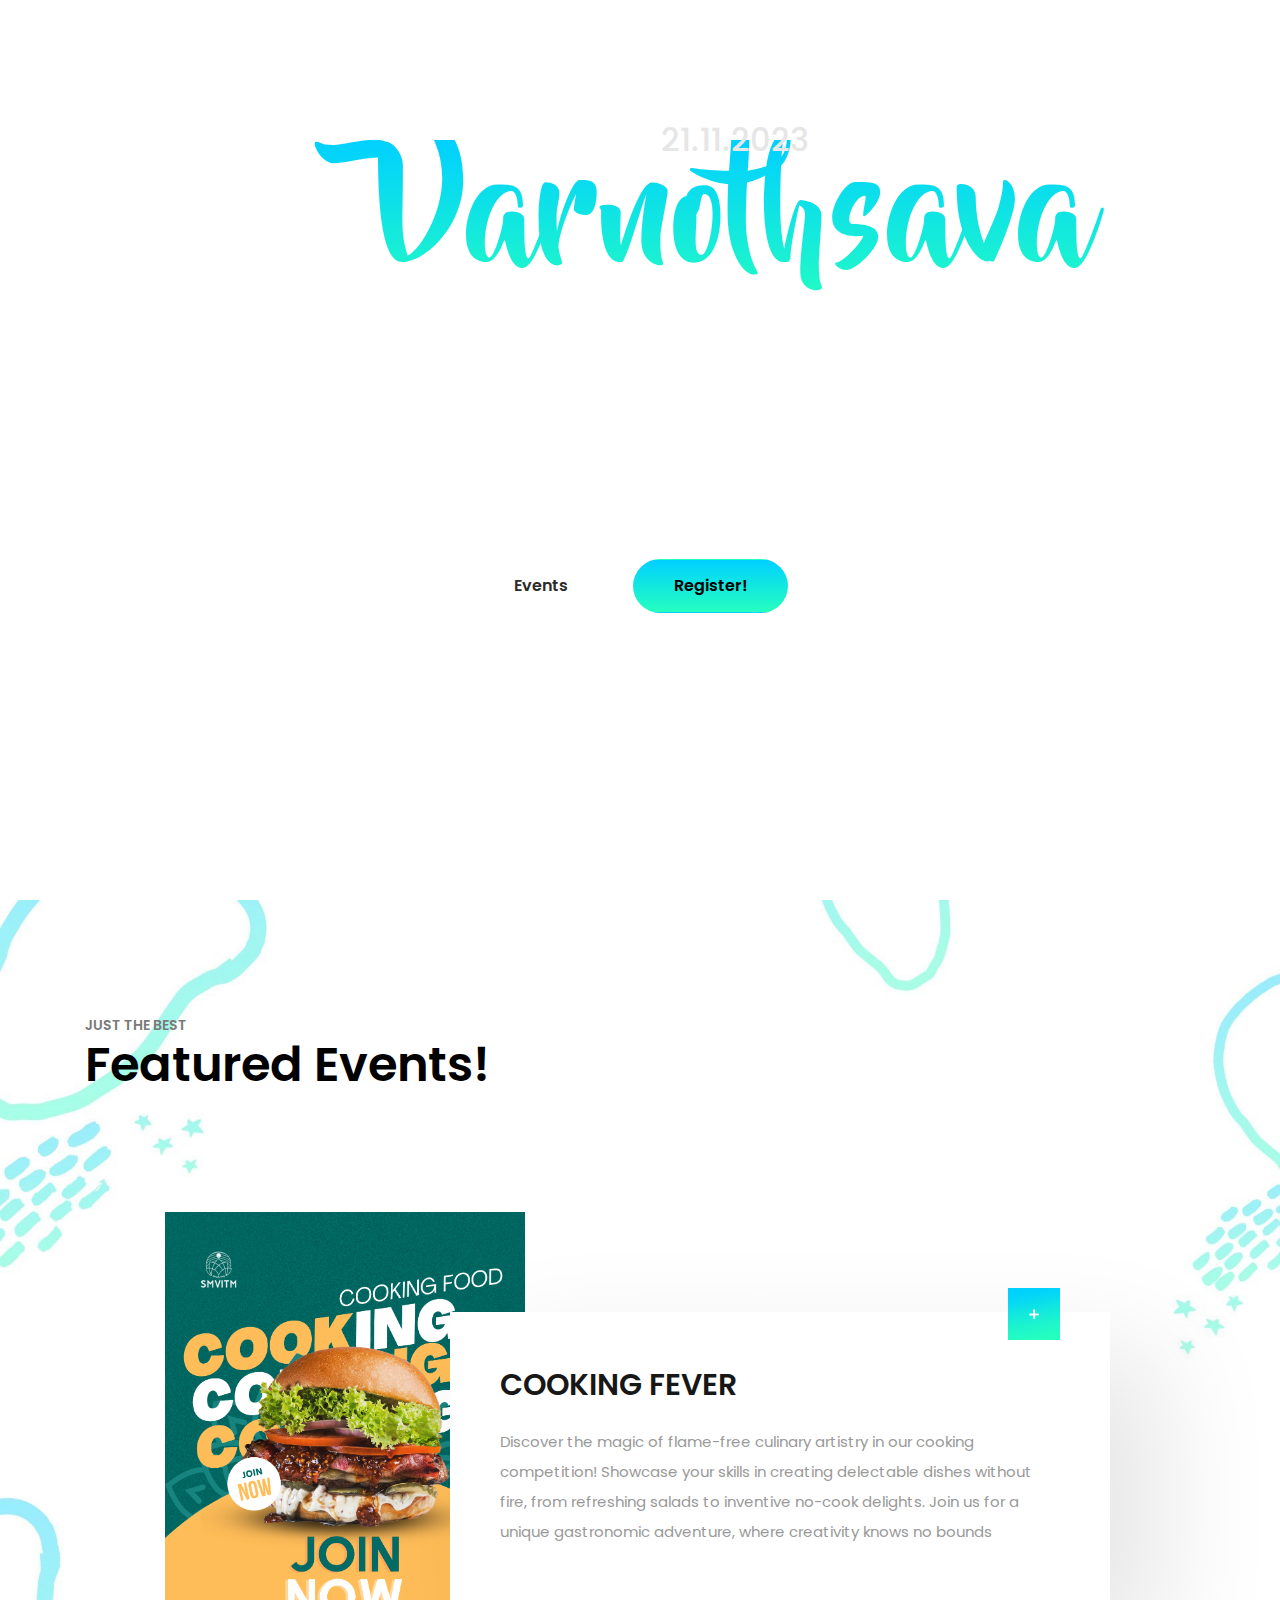
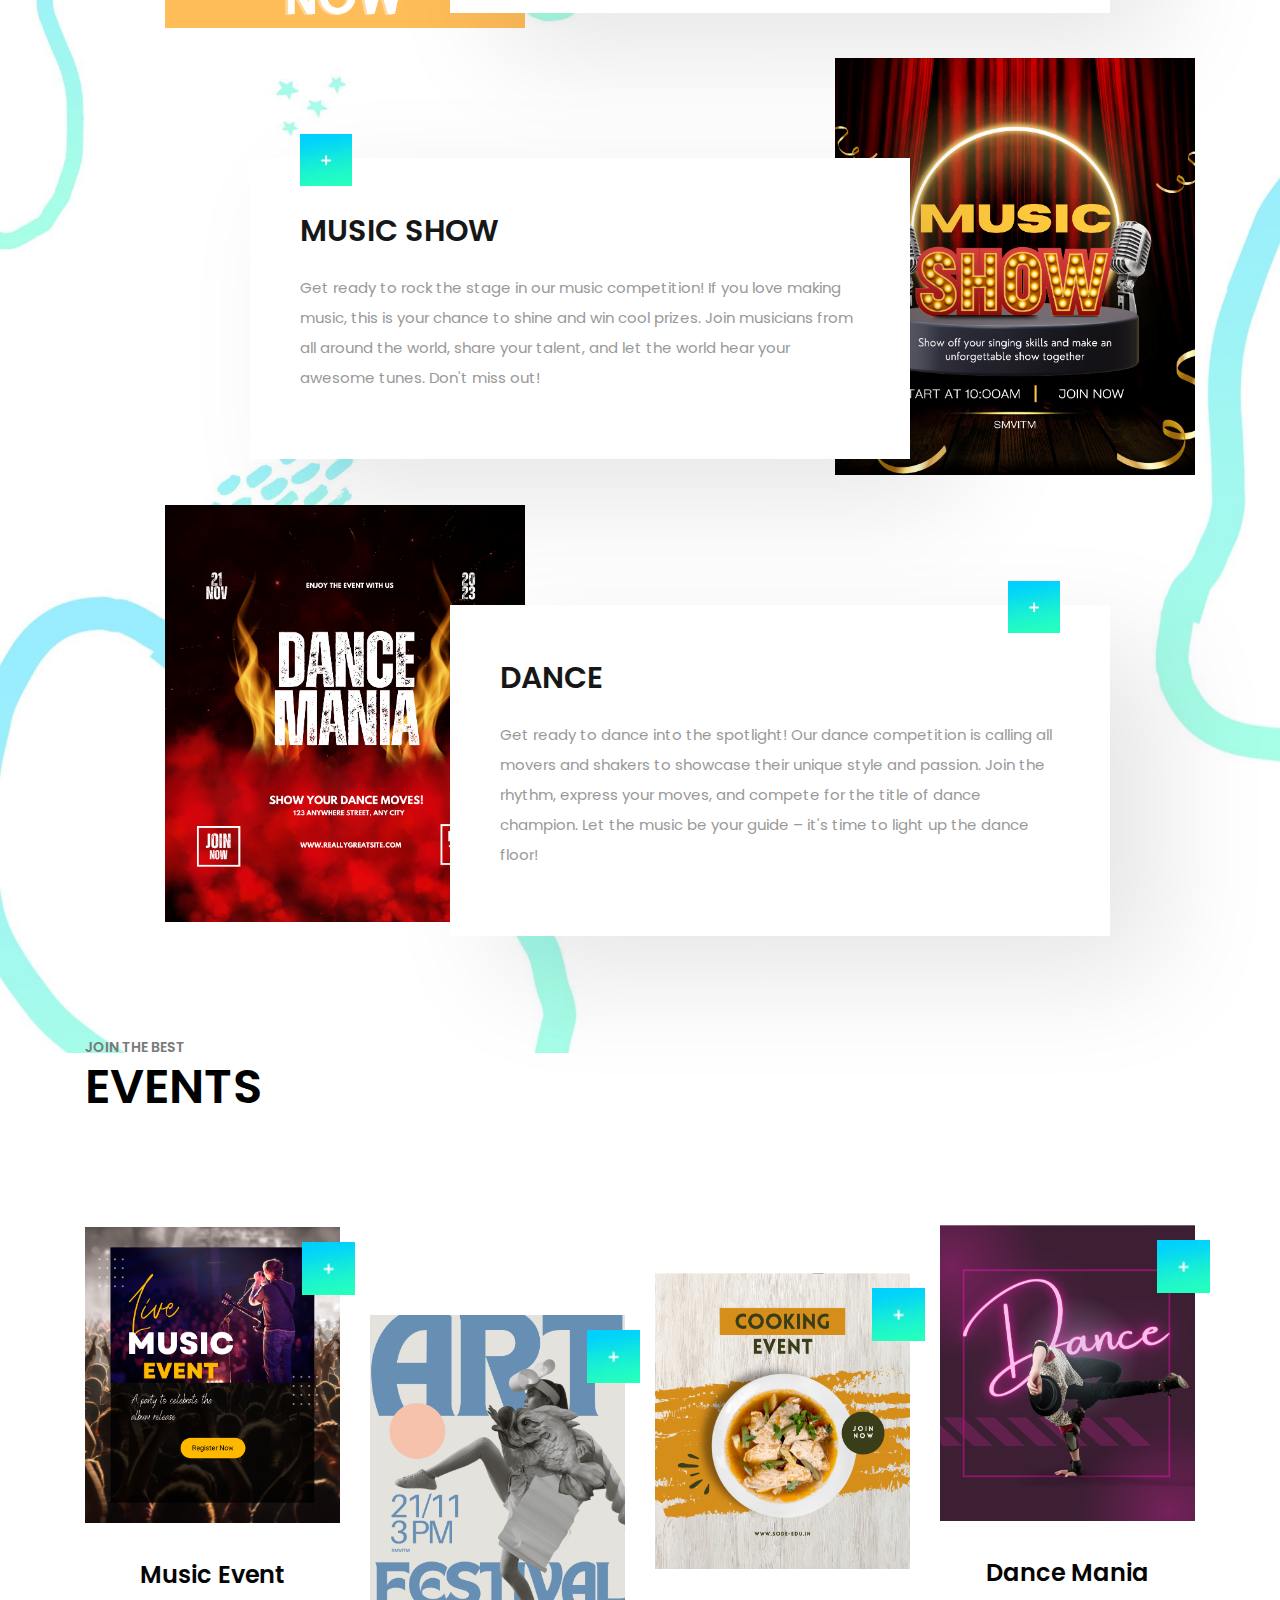
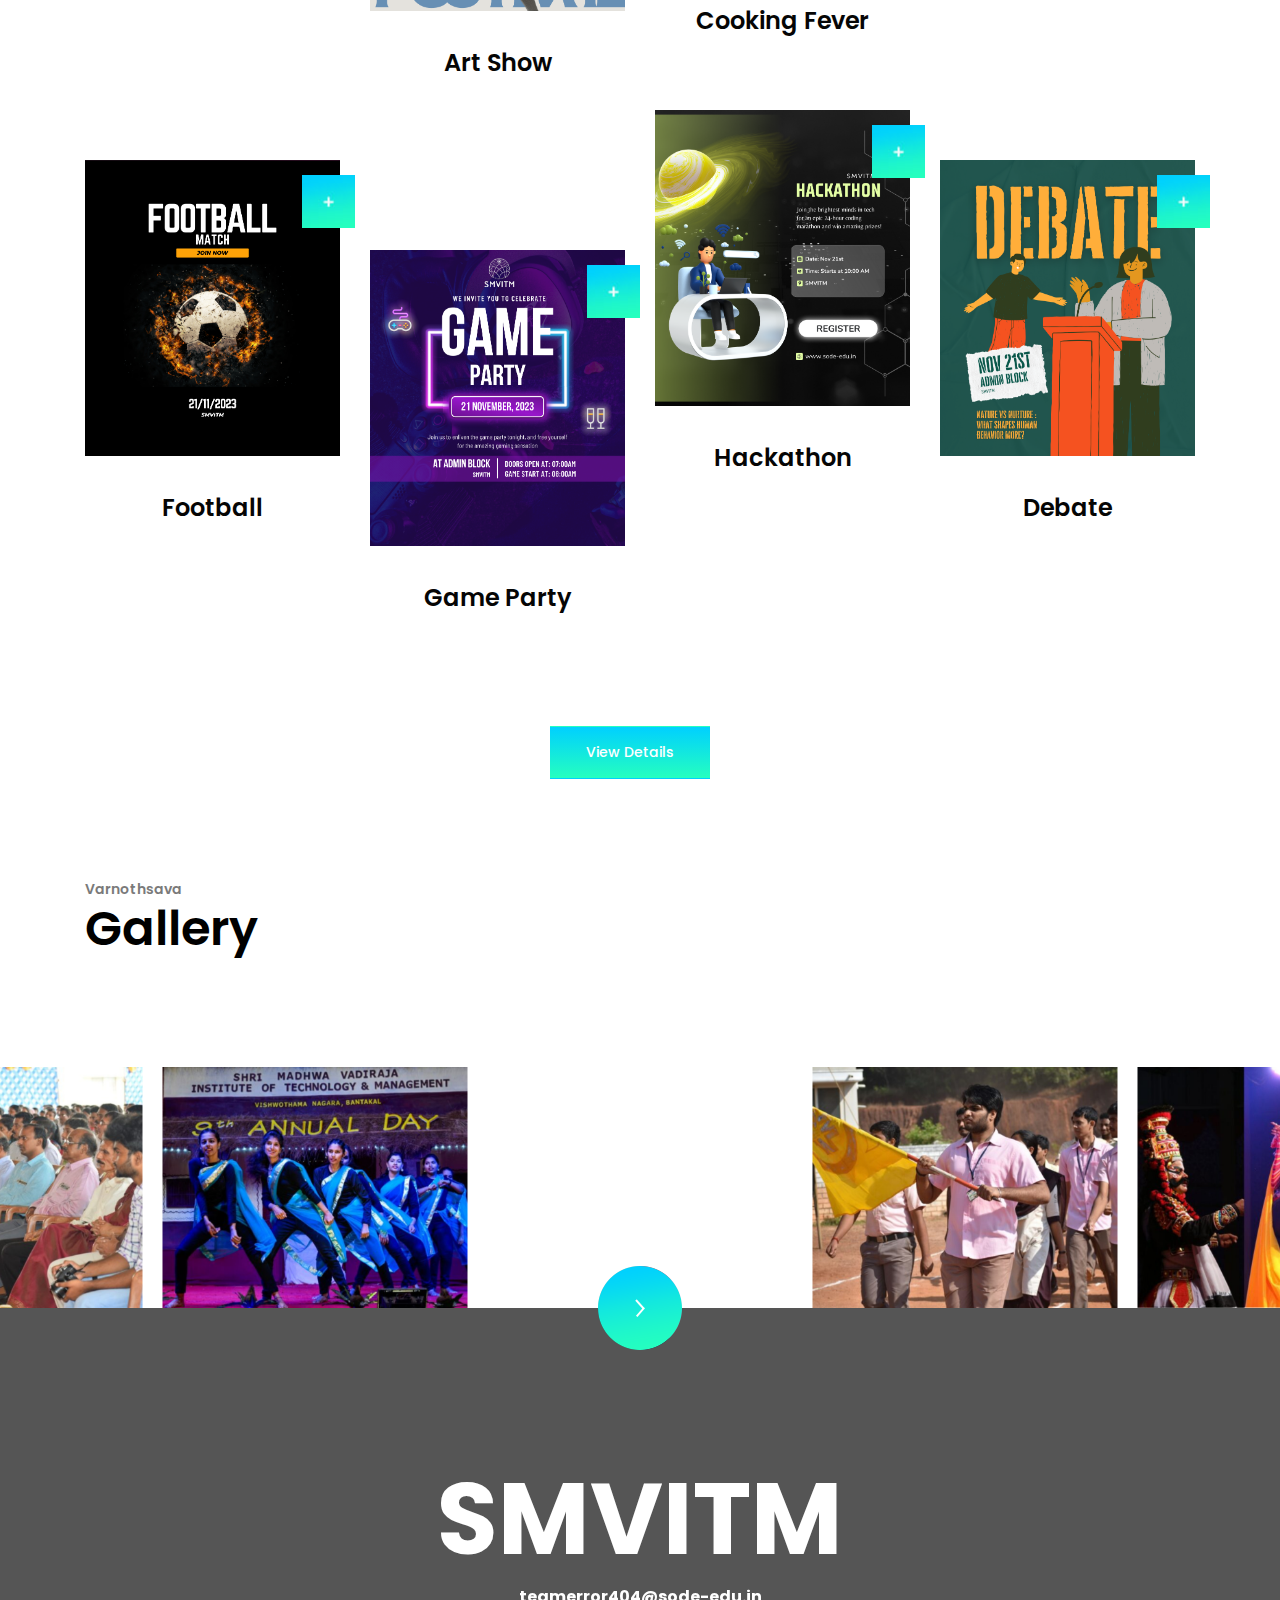
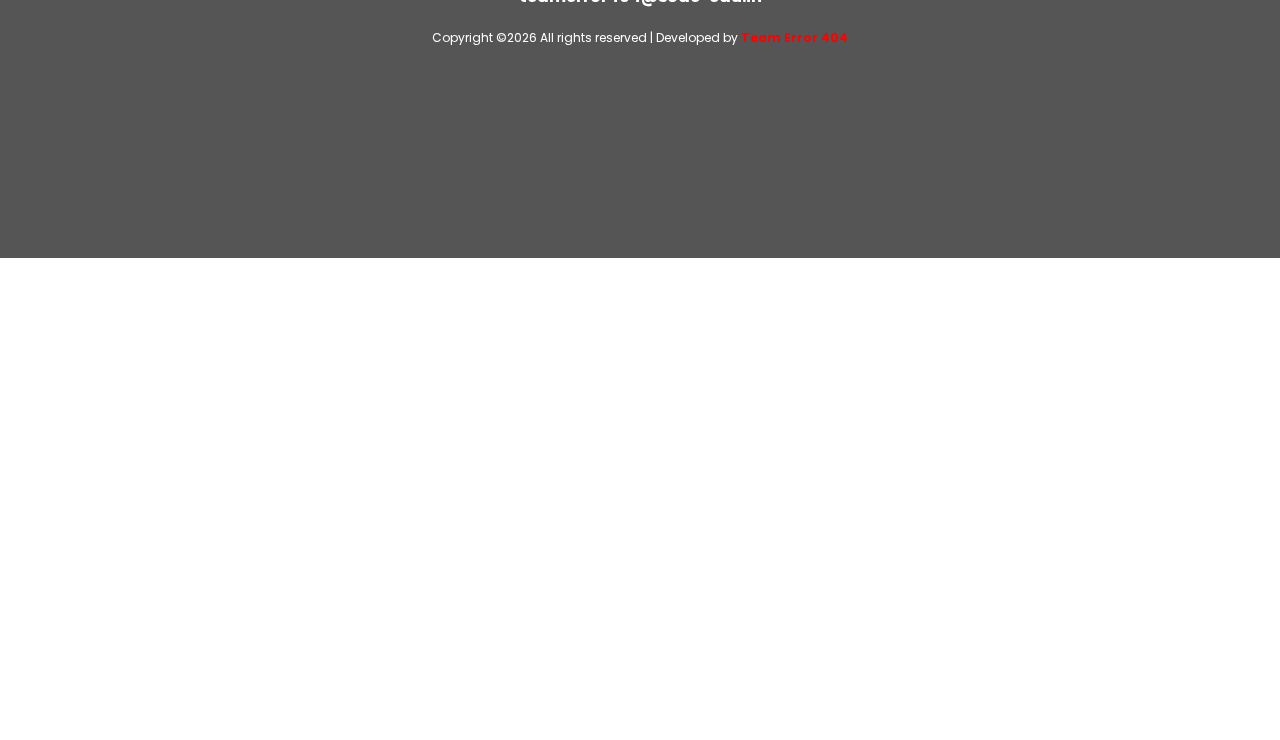
==== commit a093fe6e: "added footer section" ====
--- a/index.html
+++ b/index.html
@@ -43,11 +43,10 @@
 
                             <ul>
                                 <li><a href="#">Home</a></li>
-                                <li><a href="#">Events</a></li>
+                                <li><a href="/events.html">Events</a></li>
                                 <li><a href="#">Artists</a></li>
-                                <li><a href="#">Posts</a></li>
+                                <li><a href="#">Gallery</a></li>
                                 <li><a href="#">Contact</a></li>
-                                <li><a href="#"><i class="fas fa-search"></i></a></li>
                             </ul><!-- flex -->
                         </nav><!-- .site-navigation -->
                     </div><!-- .col-12 -->
@@ -390,6 +389,36 @@
                 </div><!-- .slider-button -->
             </div><!-- .next-event-slider-wrap -->
         </div><!-- homepage-next-events -->
+
+
+        <footer class="site-footer">
+            <div class="footer-cover-title flex justify-content-center align-items-center">
+                <h2>SMVITM</h2>
+            </div><!-- .site-footer -->
+    
+            <div class="footer-content-wrapper">
+                <div class="container">
+                    <div class="row">
+                        <div class="col-12">
+                            <div class="entry-title">
+                                <a href="#">SMVITM</a>
+                            </div><!-- entry-title -->
+    
+                            <div class="entry-mail">
+                                <a href="#">teamerror404@sode-edu.in</a>
+                            </div><!-- .entry-mail -->
+    
+                            <div class="copyright-info">
+                                
+    Copyright &copy;<script>document.write(new Date().getFullYear());</script> All rights reserved | Developed by <span class="team-name"> Team Error 404</span> 
+    
+                            </div><!-- copyright-info -->
+                            </div><!-- footer-social -->
+                        </div><!-- col -->
+                    </div><!-- row -->
+                </div><!-- container -->
+            </div><!-- footer-content-wrapper -->
+        </footer><!-- site-footer -->
         <script type='text/javascript' src='js/jquery.js'></script>
         <script type='text/javascript' src='js/masonry.pkgd.min.js'></script>
         <script type='text/javascript' src='js/jquery.collapsible.min.js'></script>
--- a/style.css
+++ b/style.css
@@ -349,8 +349,8 @@
 .content-section {
     min-height: 4640px;
     width: 100%;
-    padding-bottom: 120px;
-    background: url("images/middle-cover.jpg") no-repeat;
+    padding-bottom: 0px;
+    background: url("images/middle-cover-bg.jpg") no-repeat;
     background-size: 100% auto;
 }
 
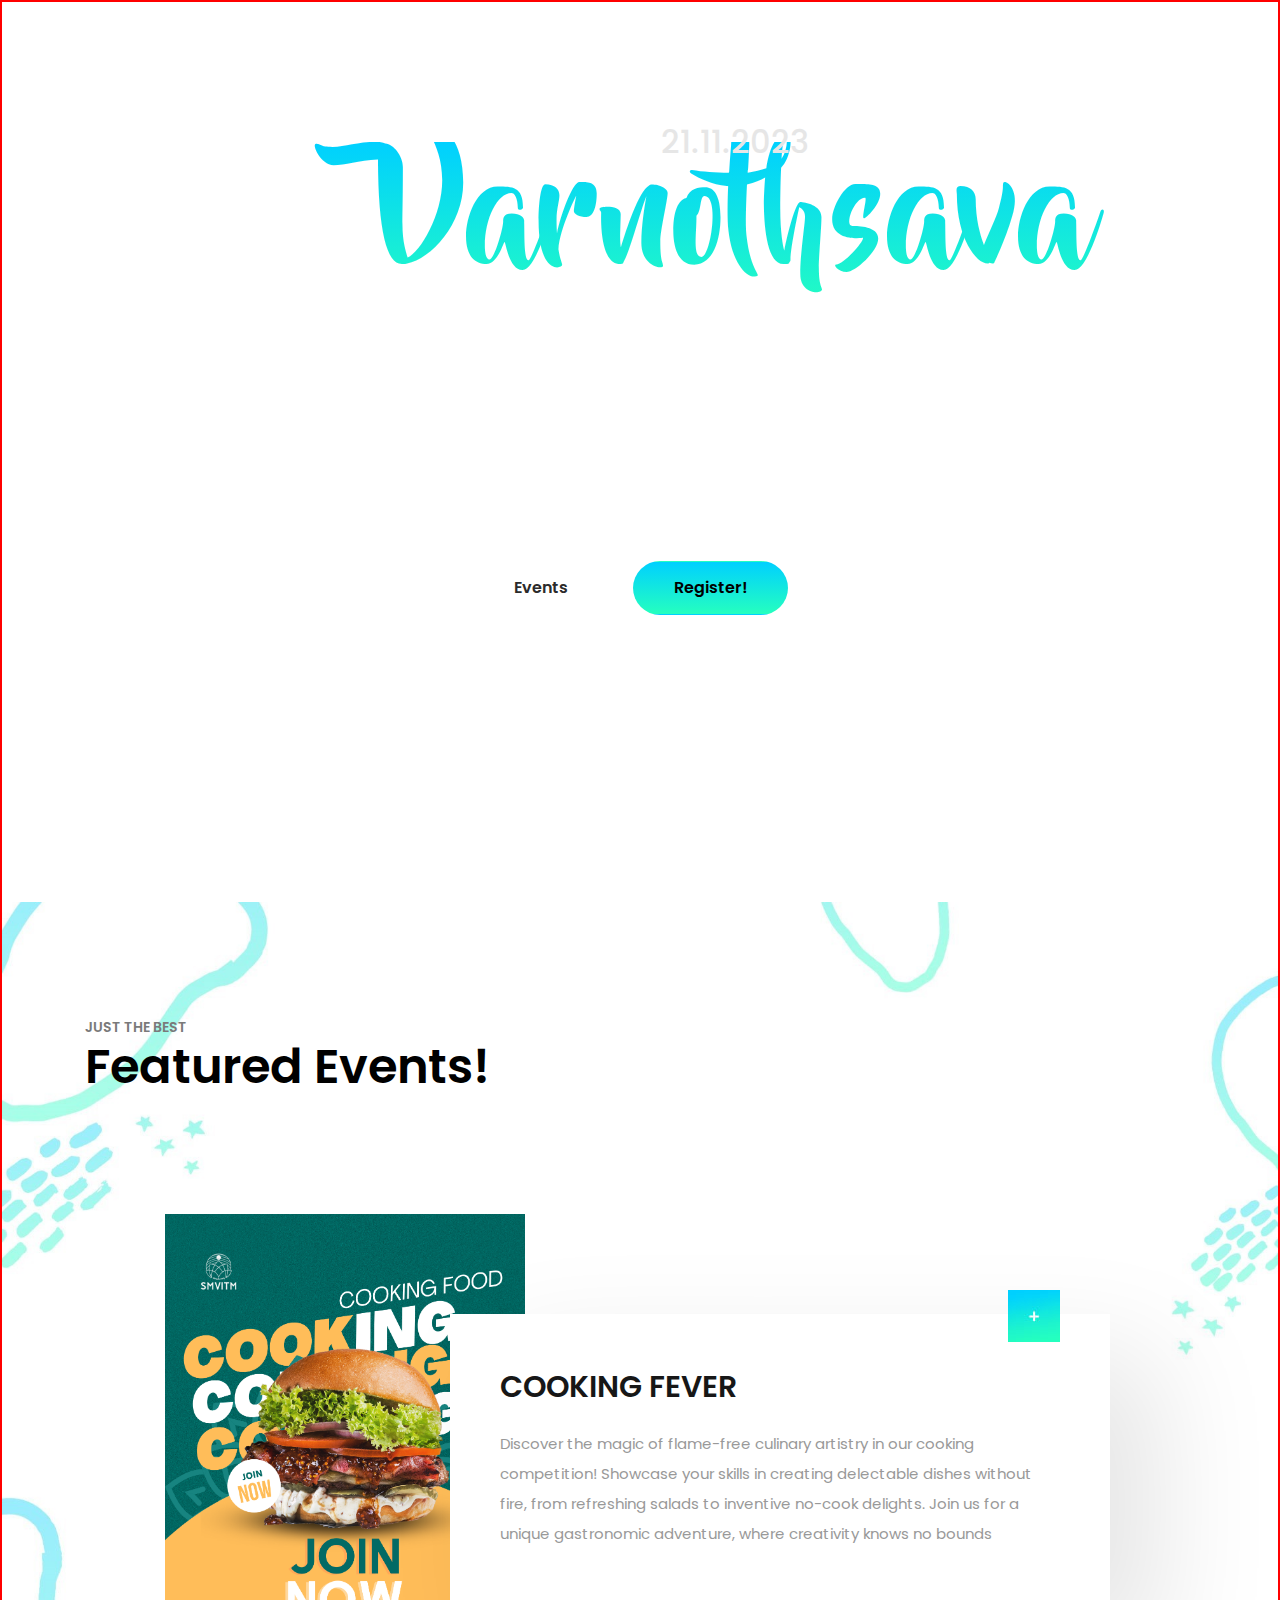
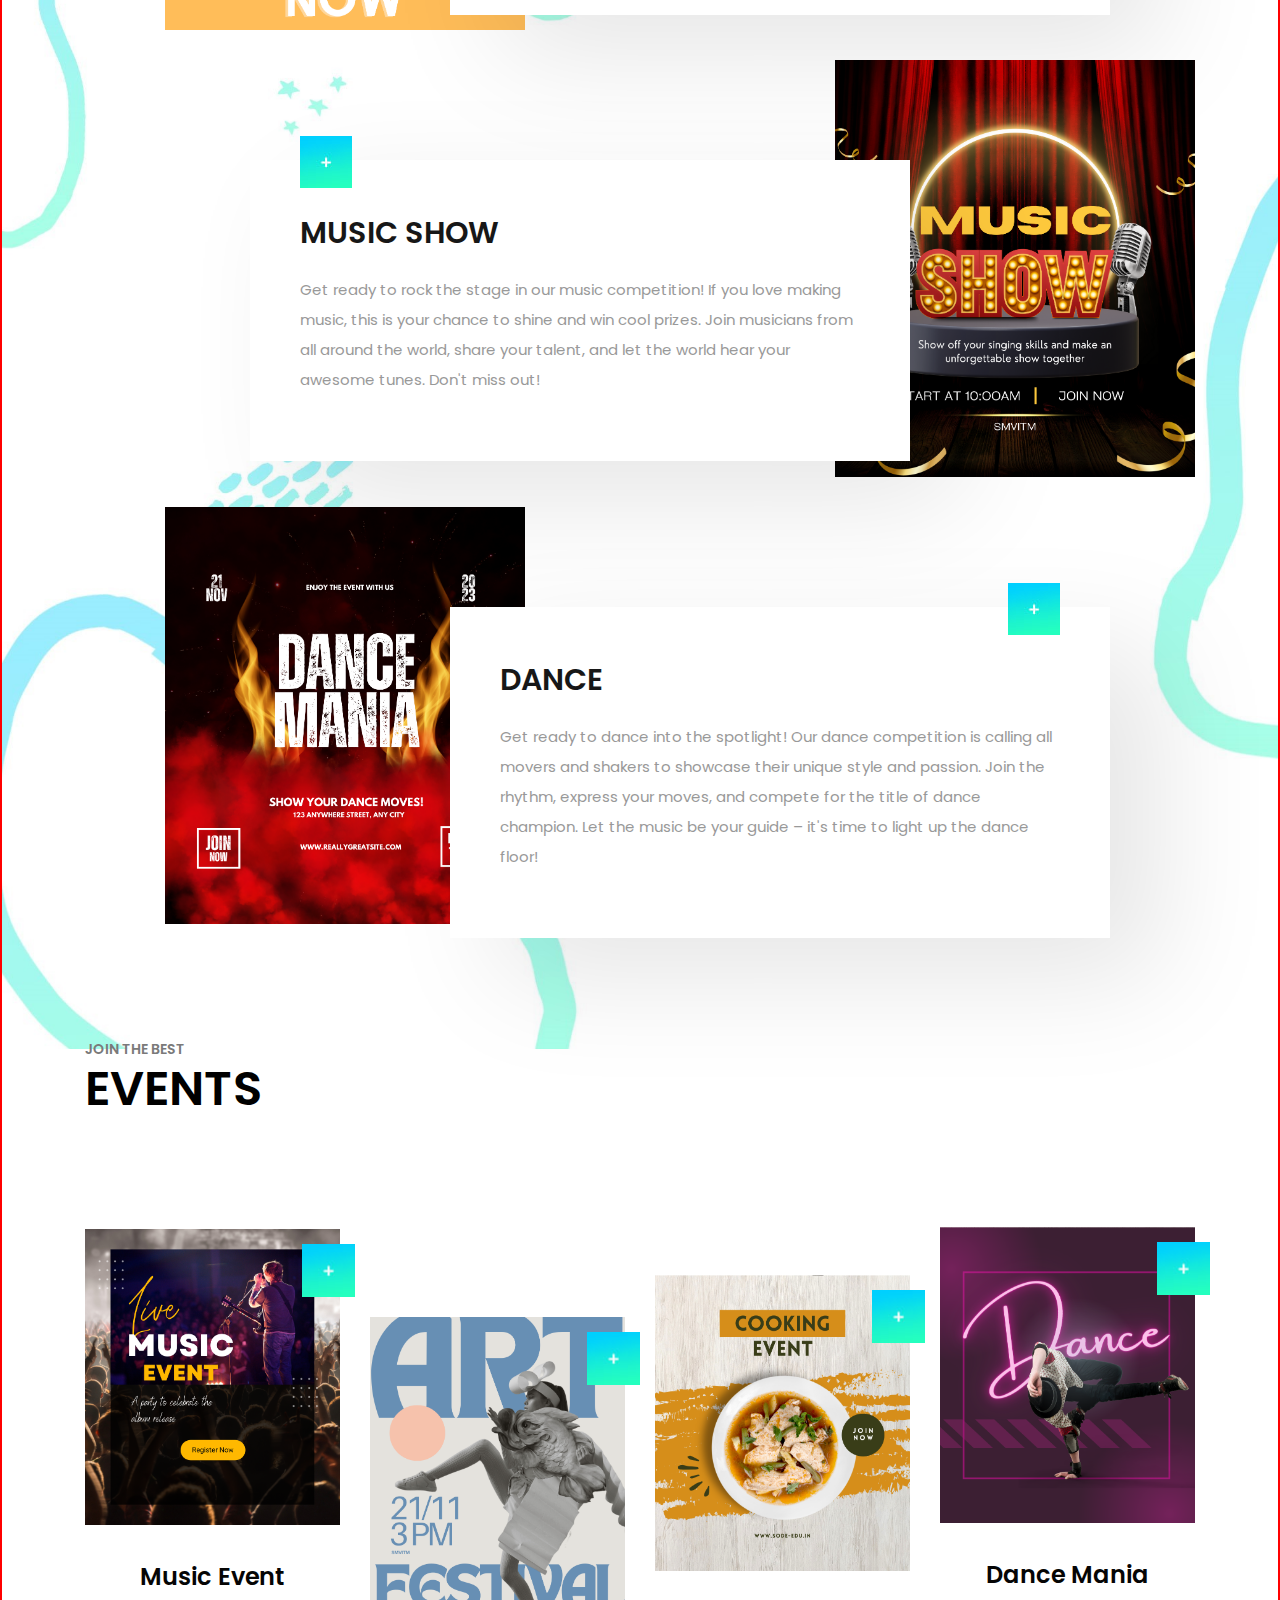
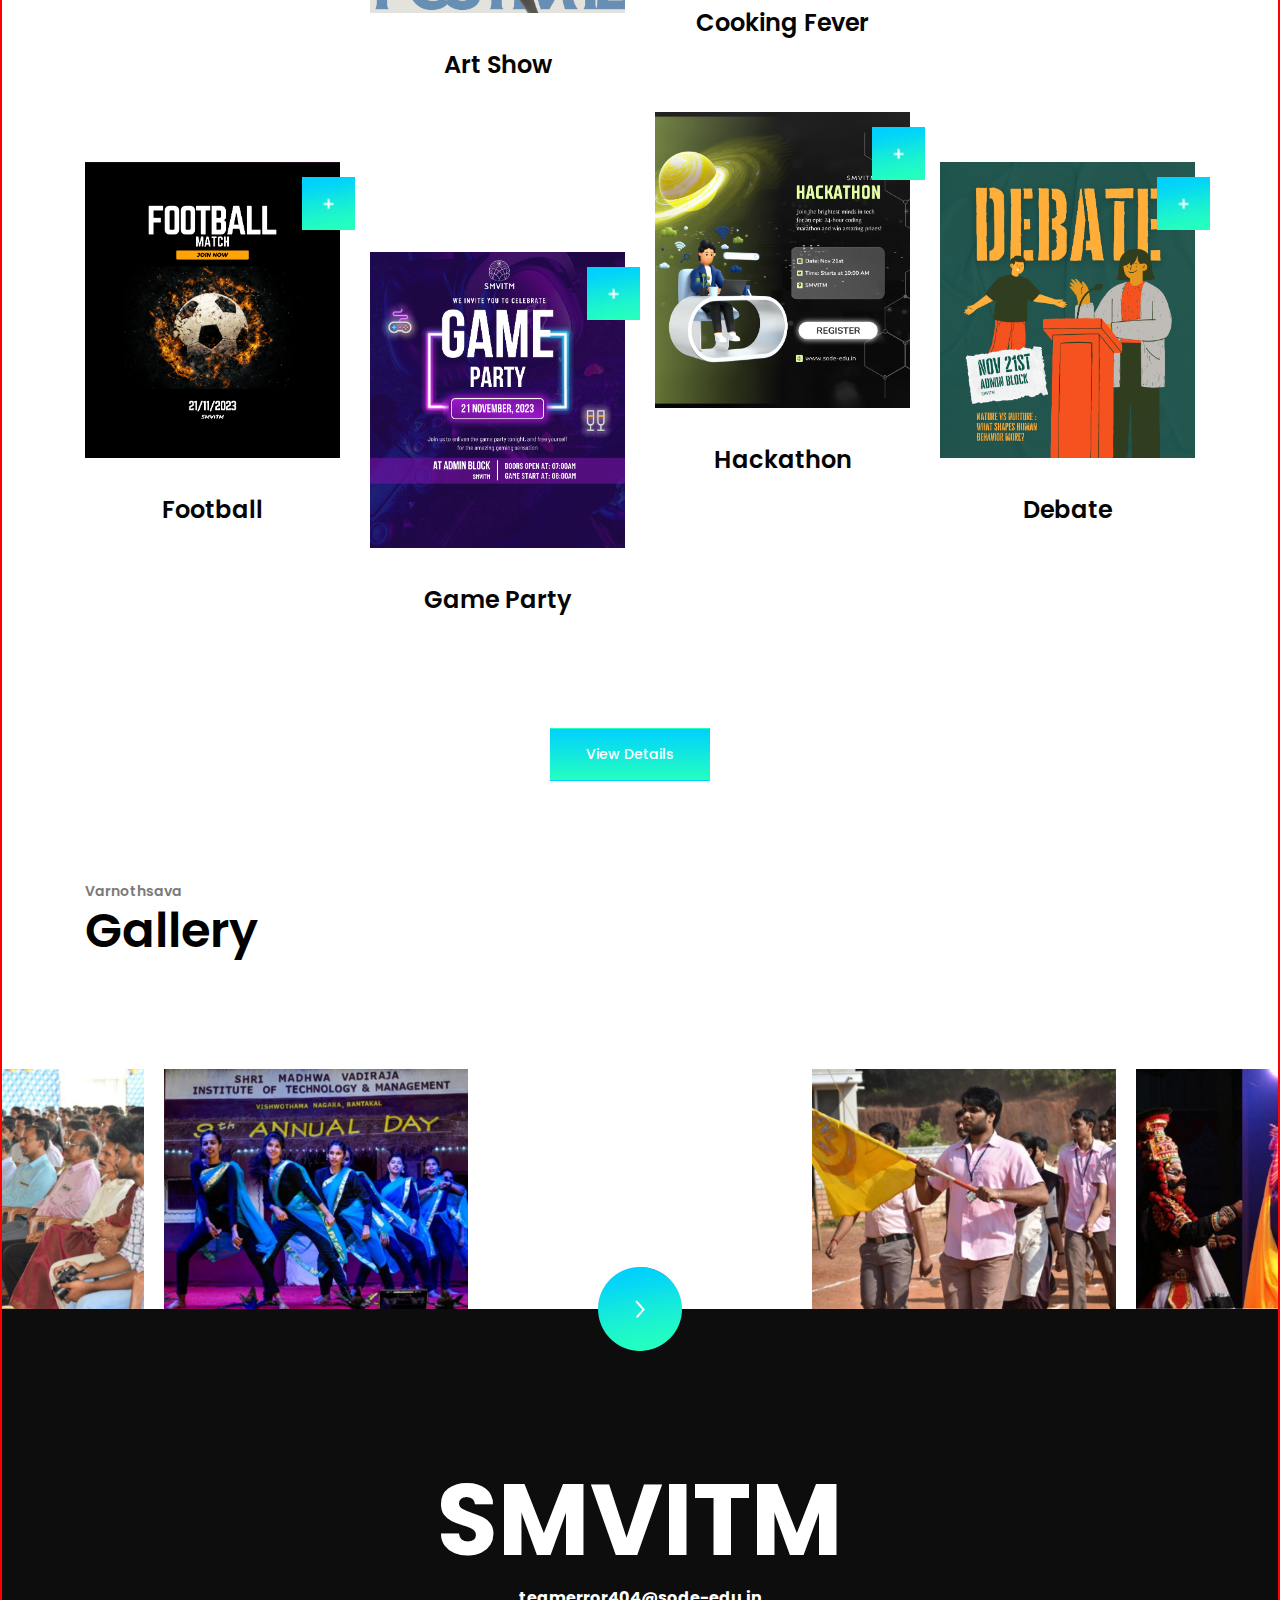
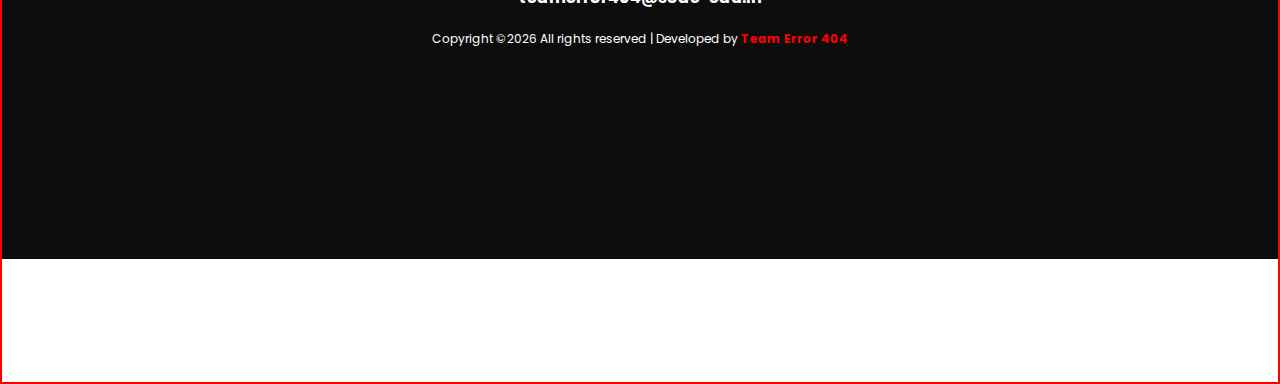
==== commit b555165f: "added locomotive" ====
--- a/index.html
+++ b/index.html
@@ -19,10 +19,13 @@
 
     <!-- Styles -->
     <link rel="stylesheet" href="style.css">
+
+    <link rel="stylesheet" href="loco.css">
 </head>
 
 <body>
-    <header class="site-header">
+    <div id="main">
+        <header class="site-header">
         <div class="header-bar">
             <div class="container-fluid">
                 <div class="row align-items-center">
@@ -43,7 +46,7 @@
 
                             <ul>
                                 <li><a href="#">Home</a></li>
-                                <li><a href="/events.html">Events</a></li>
+                                <li><a href="events.html">Events</a></li>
                                 <li><a href="#">Artists</a></li>
                                 <li><a href="#">Gallery</a></li>
                                 <li><a href="#">Contact</a></li>
@@ -410,7 +413,7 @@
     
                             <div class="copyright-info">
                                 
-    Copyright &copy;<script>document.write(new Date().getFullYear());</script> All rights reserved | Developed by <span class="team-name"> Team Error 404</span> 
+        Copyright &copy;<script>document.write(new Date().getFullYear());</script> All rights reserved | Developed by <span class="team-name"> Team Error 404</span> 
     
                             </div><!-- copyright-info -->
                             </div><!-- footer-social -->
@@ -419,6 +422,10 @@
                 </div><!-- container -->
             </div><!-- footer-content-wrapper -->
         </footer><!-- site-footer -->
+    </div>
+    
+        <script src="https://cdnjs.cloudflare.com/ajax/libs/gsap/3.12.2/gsap.min.js"></script>
+        <script src="https://cdn.jsdelivr.net/npm/locomotive-scroll@3.5.4/dist/locomotive-scroll.min.js"></script>
         <script type='text/javascript' src='js/jquery.js'></script>
         <script type='text/javascript' src='js/masonry.pkgd.min.js'></script>
         <script type='text/javascript' src='js/jquery.collapsible.min.js'></script>
@@ -427,6 +434,7 @@
         <script type='text/javascript' src='js/circle-progress.min.js'></script>
         <script type='text/javascript' src='js/jquery.countTo.min.js'></script>
         <script type='text/javascript' src='js/custom.js'></script>
+        <script src="script.js"></script>
     </body>
     </html>
-    +    
--- a/style.css
+++ b/style.css
@@ -347,7 +347,7 @@
 # The Lineup Artists - Headliners
 ------------------------------------------------------------*/
 .content-section {
-    min-height: 4640px;
+    min-height: 4280px;
     width: 100%;
     padding-bottom: 0px;
     background: url("images/middle-cover-bg.jpg") no-repeat;
@@ -364,6 +364,9 @@
     max-width: 100%;
 }
 
+#main{
+    border: 2px solid red;
+}
 /*------------------------------------------------------------
 ## lineup-artists-headline
 ------------------------------------------------------------*/
@@ -848,7 +851,7 @@
     height: 100%;
     width: 100%;
     z-index: 3;
-    background: hsla(0, 0%, 5%, 0.7);
+    background: hsl(0, 0%, 5%);
     top: 0;
     left: 0;
 }
--- a/loco.css
+++ b/loco.css
@@ -0,0 +1,66 @@
+/*! locomotive-scroll v4.1.3 | MIT License | https://github.com/locomotivemtl/locomotive-scroll */
+html.has-scroll-smooth {
+    overflow: hidden; }
+  
+  html.has-scroll-dragging {
+    -webkit-user-select: none;
+    -moz-user-select: none;
+    -ms-user-select: none;
+    user-select: none; }
+  
+  .has-scroll-smooth body {
+    overflow: hidden; }
+  
+  .has-scroll-smooth [data-scroll-container] {
+    min-height: 100vh; }
+  
+  [data-scroll-direction="horizontal"] [data-scroll-container] {
+    height: 100vh;
+    display: inline-block;
+    white-space: nowrap; }
+  
+  [data-scroll-direction="horizontal"] [data-scroll-section] {
+    display: inline-block;
+    vertical-align: top;
+    white-space: nowrap;
+    height: 100%; }
+  
+  .c-scrollbar {
+    position: absolute;
+    right: 0;
+    top: 0;
+    width: 11px;
+    height: 100%;
+    transform-origin: center right;
+    transition: transform 0.3s, opacity 0.3s;
+    opacity: 0; }
+    .c-scrollbar:hover {
+      transform: scaleX(1.45); }
+    .c-scrollbar:hover, .has-scroll-scrolling .c-scrollbar, .has-scroll-dragging .c-scrollbar {
+      opacity: 1; }
+    [data-scroll-direction="horizontal"] .c-scrollbar {
+      width: 100%;
+      height: 10px;
+      top: auto;
+      bottom: 0;
+      transform: scaleY(1); }
+      [data-scroll-direction="horizontal"] .c-scrollbar:hover {
+        transform: scaleY(1.3); }
+  
+  .c-scrollbar_thumb {
+    position: absolute;
+    top: 0;
+    right: 0;
+    background-color: black;
+    opacity: 0.5;
+    width: 7px;
+    border-radius: 10px;
+    margin: 2px;
+    cursor: -webkit-grab;
+    cursor: grab; }
+    .has-scroll-dragging .c-scrollbar_thumb {
+      cursor: -webkit-grabbing;
+      cursor: grabbing; }
+    [data-scroll-direction="horizontal"] .c-scrollbar_thumb {
+      right: auto;
+      bottom: 0; }